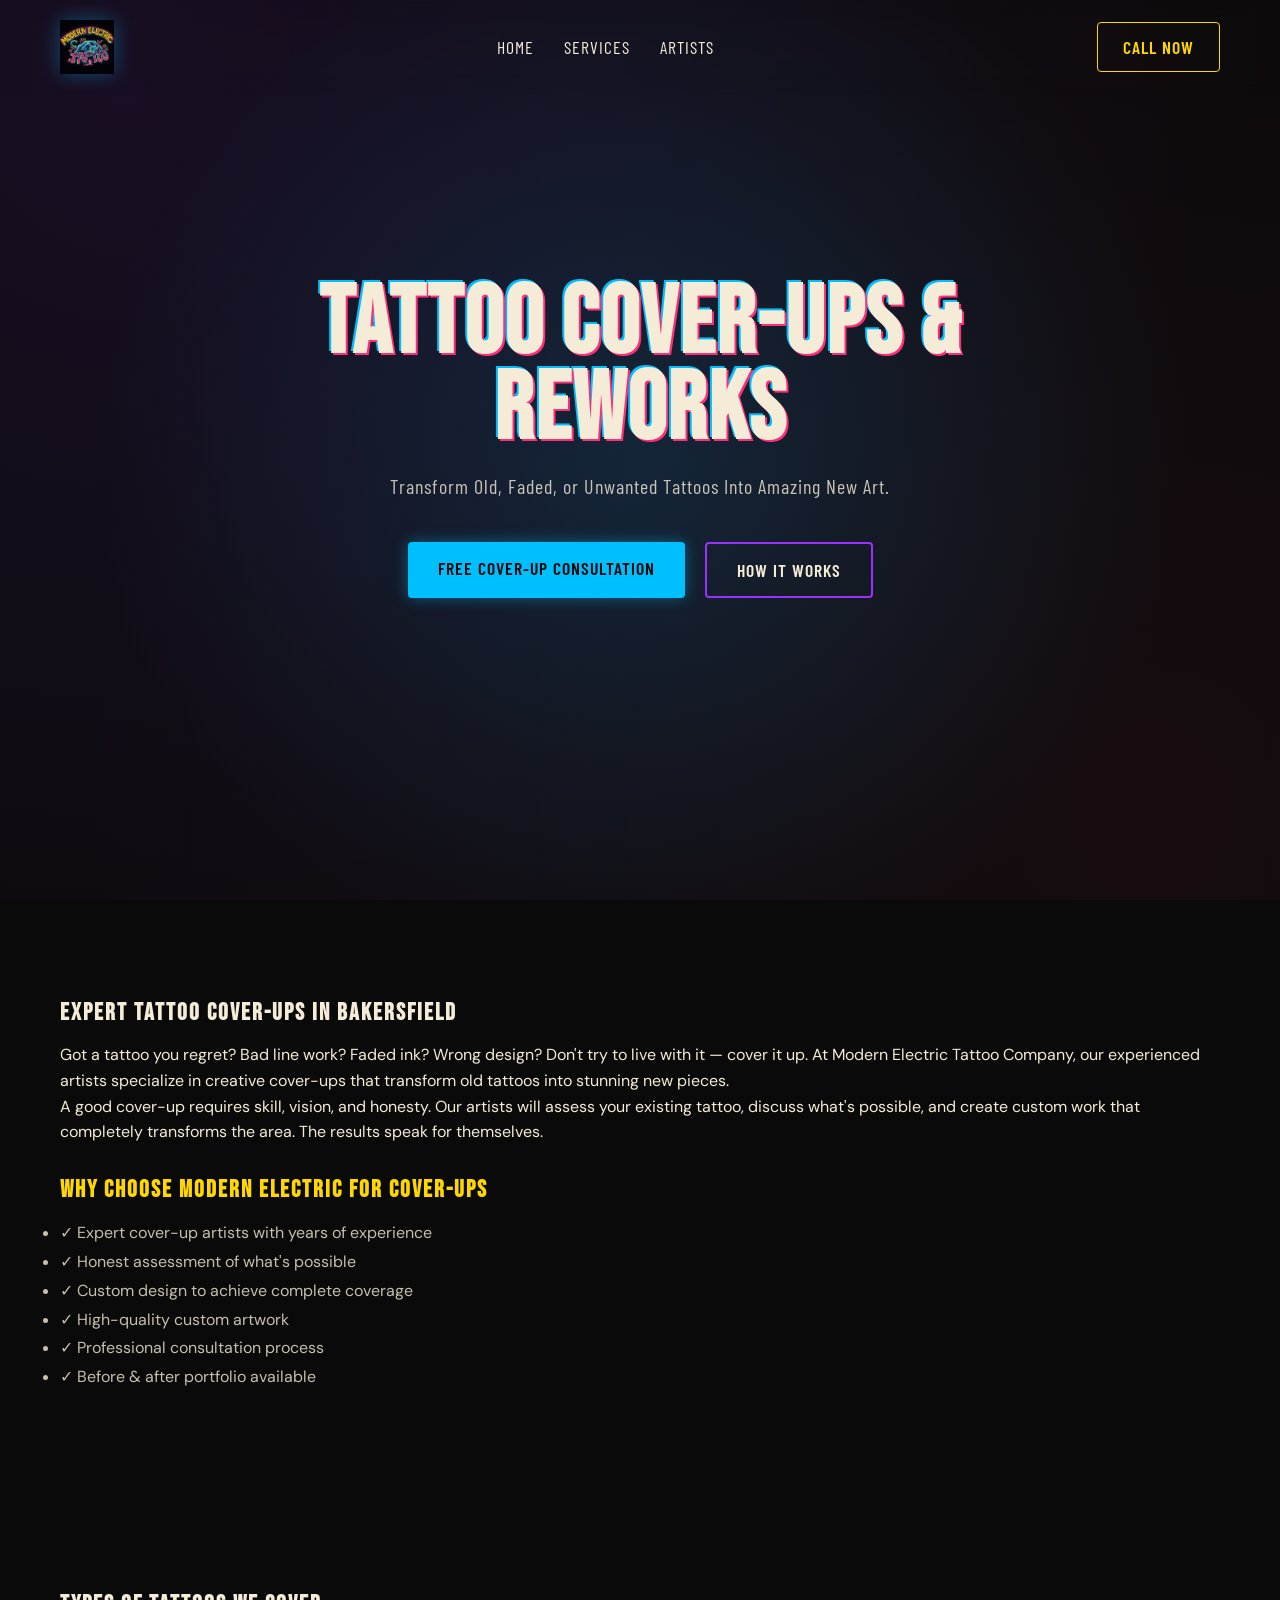
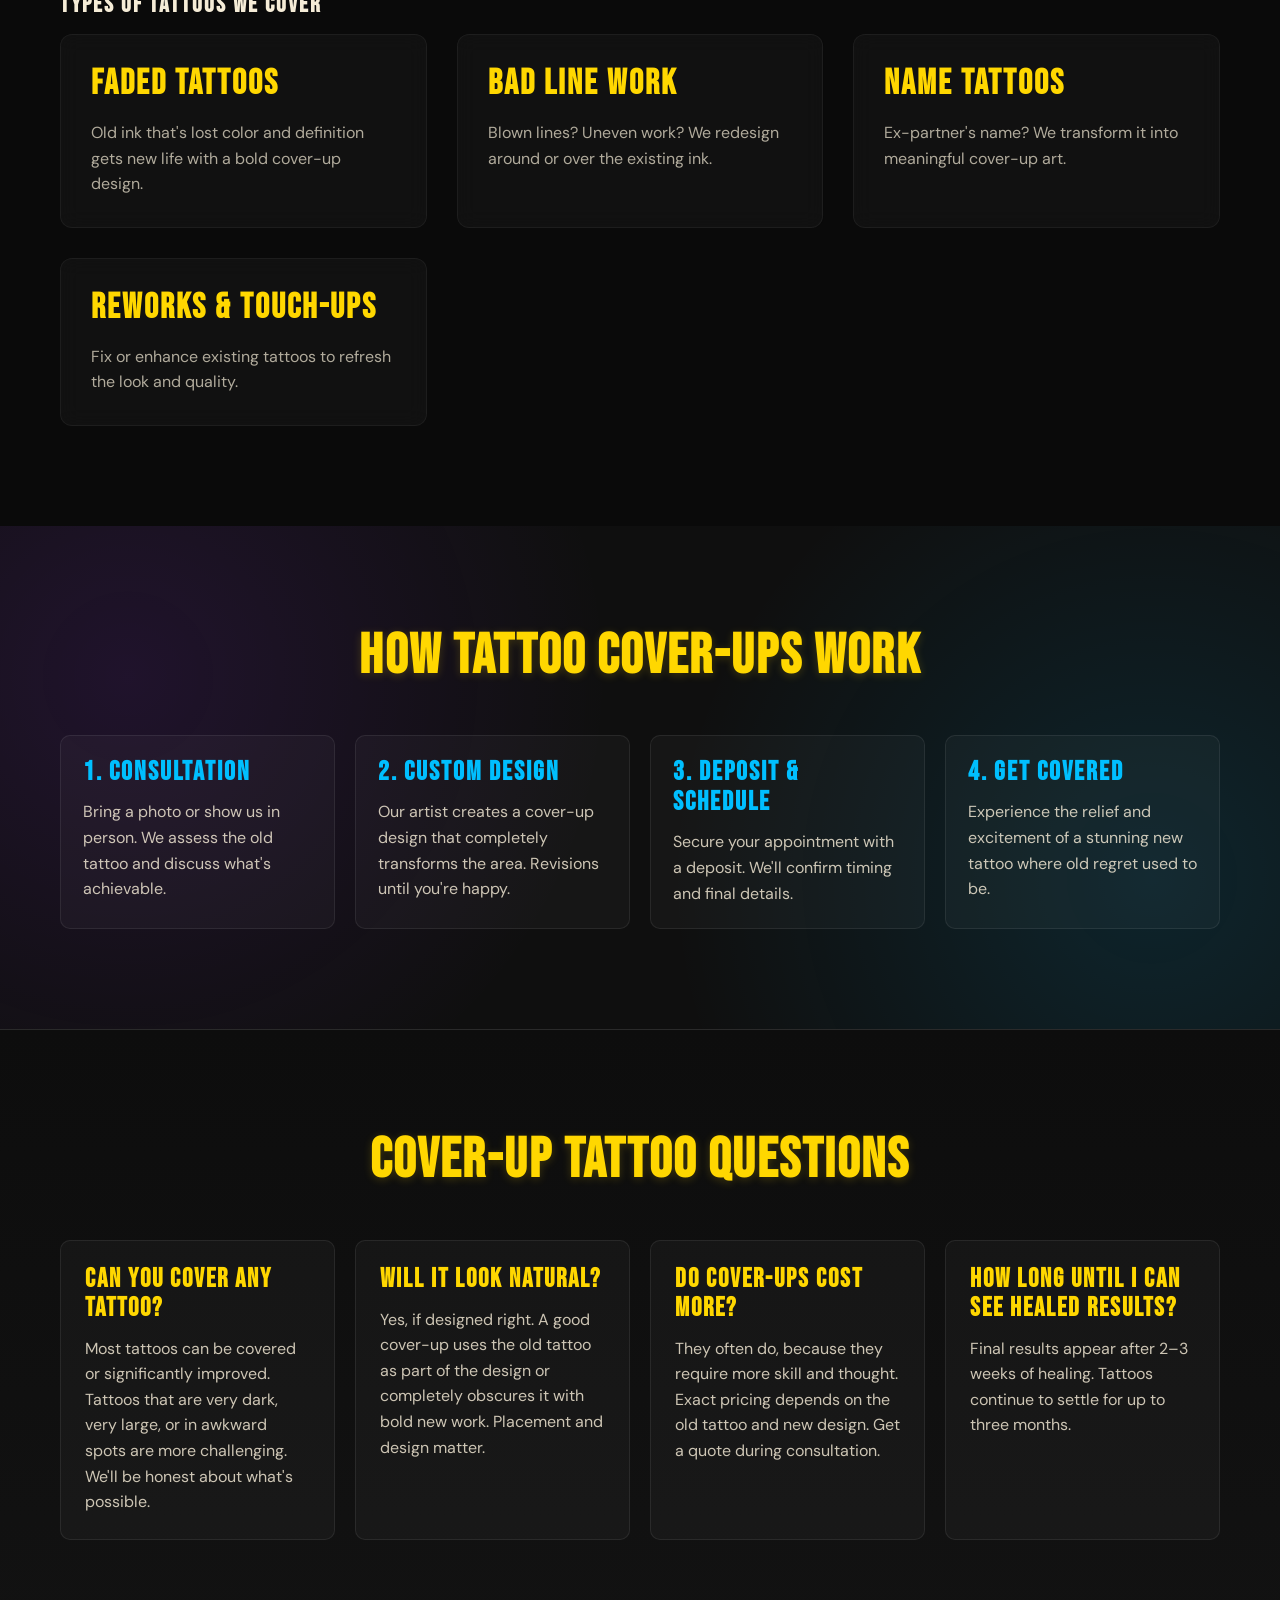
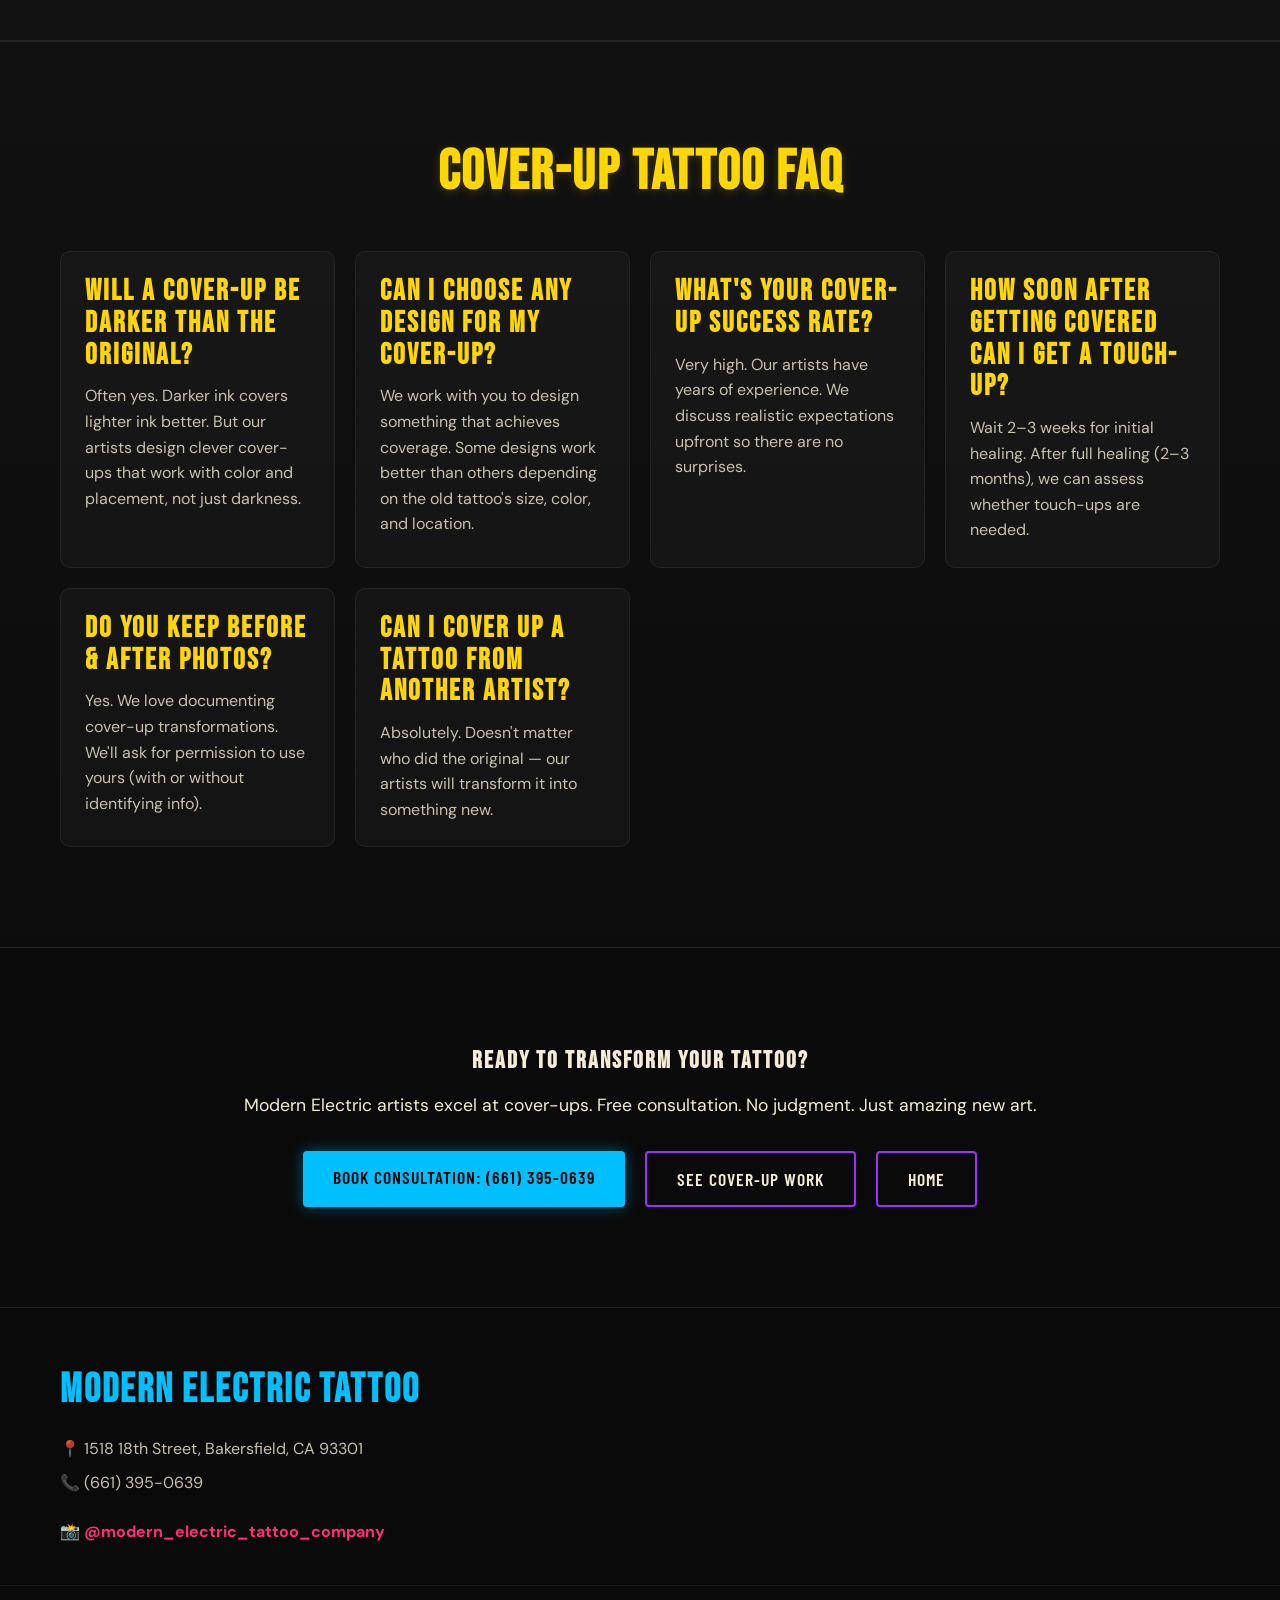
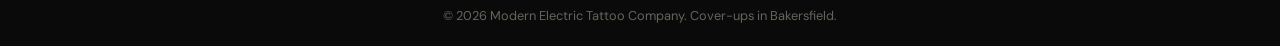
==== cover-ups-tattoo.html @ 560a45ca "Add comprehensive SEO/GEO/AEO upgrade: 8 location+service landing pages, schema markup, internal lin" ====
<!DOCTYPE html>
<html lang="en">
<head>
    <meta charset="UTF-8">
    <meta name="viewport" content="width=device-width, initial-scale=1.0">
    <title>Tattoo Cover-Ups & Reworks in Bakersfield | Modern Electric</title>
    <meta name="description" content="Expert tattoo cover-ups and reworks in Bakersfield. Transform old, faded, or unwanted tattoos into amazing new art. Free consultations. Modern Electric Tattoo.">
    <meta name="author" content="Modern Electric Tattoo Company">
    <meta name="theme-color" content="#0A0A0A">
    <meta name="format-detection" content="telephone=yes,address=yes,email=yes">
    <meta name="robots" content="index, follow, max-image-preview:large, max-snippet:-1, max-video-preview:-1">
    <link rel="canonical" href="https://www.modernelectrictattoo.com/cover-ups-tattoo.html">
    <meta property="og:type" content="website">
    <meta property="og:title" content="Tattoo Cover-Ups in Bakersfield | Modern Electric">
    <meta property="og:description" content="Professional tattoo cover-ups and reworks. Transform unwanted ink into art you'll love. Expert consultation.">
    <meta property="og:url" content="https://www.modernelectrictattoo.com/cover-ups-tattoo.html">
    <meta property="og:image" content="modernelectrictattoologo.jpg">
    <link rel="preconnect" href="https://fonts.googleapis.com">
    <link rel="preconnect" href="https://fonts.gstatic.com" crossorigin>
    <link href="https://fonts.googleapis.com/css2?family=Bebas+Neue&family=DM+Sans:opsz,wght@9..40,400;9..40,500;9..40,600&family=Barlow+Condensed:wght@600&display=swap" rel="stylesheet">
    <link rel="stylesheet" href="style.css">
    <script type="application/ld+json">
    {
        "@context": "https://schema.org",
        "@type": "Service",
        "name": "Tattoo Cover-Ups and Reworks",
        "description": "Expert cover-up and rework services to transform old, faded, or unwanted tattoos into new art.",
        "areaServed": "Bakersfield, CA",
        "provider": {
            "@type": "LocalBusiness",
            "name": "Modern Electric Tattoo Company",
            "url": "https://www.modernelectrictattoo.com/",
            "telephone": "+1-661-395-0639"
        }
    }
    </script>
</head>
<body>
    <header class="navbar">
        <div class="nav-content">
            <a href="/" class="nav-brand" aria-label="Modern Electric Tattoo Company home">
                <img src="modernelectrictattoologo.jpg" alt="Modern Electric Tattoo Company" class="nav-brand-logo" width="220" height="54">
            </a>
            <nav class="nav-links">
                <a href="/">Home</a>
                <a href="/#services">Services</a>
                <a href="/#artists">Artists</a>
            </nav>
            <a href="tel:6613950639" class="btn btn-outline">Call Now</a>
        </div>
    </header>

    <main>
        <section class="hero">
            <div class="hero-bg"></div>
            <div class="hero-content">
                <h1 class="hero-title">Tattoo Cover-Ups & Reworks</h1>
                <p class="hero-tagline">Transform Old, Faded, or Unwanted Tattoos Into Amazing New Art.</p>
                <div class="hero-actions">
                    <a href="tel:6613950639" class="btn btn-primary">Free Cover-Up Consultation</a>
                    <a href="#how-coverups" class="btn btn-secondary">How It Works</a>
                </div>
            </div>
        </section>

        <section class="content-section">
            <div class="container">
                <h2>Expert Tattoo Cover-Ups in Bakersfield</h2>
                <p>Got a tattoo you regret? Bad line work? Faded ink? Wrong design? Don't try to live with it — cover it up. At Modern Electric Tattoo Company, our experienced artists specialize in creative cover-ups that transform old tattoos into stunning new pieces.</p>
                <p>A good cover-up requires skill, vision, and honesty. Our artists will assess your existing tattoo, discuss what's possible, and create custom work that completely transforms the area. The results speak for themselves.</p>
                <h3 style="color: var(--vintage-gold); font-size: 1.5rem; margin-top: 2rem; margin-bottom: 1rem;">Why Choose Modern Electric for Cover-Ups</h3>
                <ul style="color: rgba(245, 236, 215, 0.8); font-size: 1rem; line-height: 1.8;">
                    <li>✓ Expert cover-up artists with years of experience</li>
                    <li>✓ Honest assessment of what's possible</li>
                    <li>✓ Custom design to achieve complete coverage</li>
                    <li>✓ High-quality custom artwork</li>
                    <li>✓ Professional consultation process</li>
                    <li>✓ Before & after portfolio available</li>
                </ul>
            </div>
        </section>

        <section class="content-section alt">
            <div class="container">
                <h2>Types of Tattoos We Cover</h2>
                <div class="services-grid">
                    <div class="service-card">
                        <h3>Faded Tattoos</h3>
                        <p>Old ink that's lost color and definition gets new life with a bold cover-up design.</p>
                    </div>
                    <div class="service-card">
                        <h3>Bad Line Work</h3>
                        <p>Blown lines? Uneven work? We redesign around or over the existing ink.</p>
                    </div>
                    <div class="service-card">
                        <h3>Name Tattoos</h3>
                        <p>Ex-partner's name? We transform it into meaningful cover-up art.</p>
                    </div>
                    <div class="service-card">
                        <h3>Reworks & Touch-Ups</h3>
                        <p>Fix or enhance existing tattoos to refresh the look and quality.</p>
                    </div>
                </div>
            </div>
        </section>

        <section id="how-coverups" class="booking">
            <div class="container">
                <h2 class="section-title">How Tattoo Cover-Ups Work</h2>
                <div class="booking-grid">
                    <article class="booking-card">
                        <h3>1. Consultation</h3>
                        <p>Bring a photo or show us in person. We assess the old tattoo and discuss what's achievable.</p>
                    </article>
                    <article class="booking-card">
                        <h3>2. Custom Design</h3>
                        <p>Our artist creates a cover-up design that completely transforms the area. Revisions until you're happy.</p>
                    </article>
                    <article class="booking-card">
                        <h3>3. Deposit & Schedule</h3>
                        <p>Secure your appointment with a deposit. We'll confirm timing and final details.</p>
                    </article>
                    <article class="booking-card">
                        <h3>4. Get Covered</h3>
                        <p>Experience the relief and excitement of a stunning new tattoo where old regret used to be.</p>
                    </article>
                </div>
            </div>
        </section>

        <section class="quick-answers">
            <div class="container">
                <h2 class="section-title">Cover-Up Tattoo Questions</h2>
                <div class="answers-grid">
                    <article class="answer-card">
                        <h3>Can you cover any tattoo?</h3>
                        <p>Most tattoos can be covered or significantly improved. Tattoos that are very dark, very large, or in awkward spots are more challenging. We'll be honest about what's possible.</p>
                    </article>
                    <article class="answer-card">
                        <h3>Will it look natural?</h3>
                        <p>Yes, if designed right. A good cover-up uses the old tattoo as part of the design or completely obscures it with bold new work. Placement and design matter.</p>
                    </article>
                    <article class="answer-card">
                        <h3>Do cover-ups cost more?</h3>
                        <p>They often do, because they require more skill and thought. Exact pricing depends on the old tattoo and new design. Get a quote during consultation.</p>
                    </article>
                    <article class="answer-card">
                        <h3>How long until I can see healed results?</h3>
                        <p>Final results appear after 2–3 weeks of healing. Tattoos continue to settle for up to three months.</p>
                    </article>
                </div>
            </div>
        </section>

        <section class="faq">
            <div class="container">
                <h2 class="section-title">Cover-Up Tattoo FAQ</h2>
                <div class="faq-grid">
                    <div class="faq-card">
                        <h3>Will a cover-up be darker than the original?</h3>
                        <p>Often yes. Darker ink covers lighter ink better. But our artists design clever cover-ups that work with color and placement, not just darkness.</p>
                    </div>
                    <div class="faq-card">
                        <h3>Can I choose any design for my cover-up?</h3>
                        <p>We work with you to design something that achieves coverage. Some designs work better than others depending on the old tattoo's size, color, and location.</p>
                    </div>
                    <div class="faq-card">
                        <h3>What's your cover-up success rate?</h3>
                        <p>Very high. Our artists have years of experience. We discuss realistic expectations upfront so there are no surprises.</p>
                    </div>
                    <div class="faq-card">
                        <h3>How soon after getting covered can I get a touch-up?</h3>
                        <p>Wait 2–3 weeks for initial healing. After full healing (2–3 months), we can assess whether touch-ups are needed.</p>
                    </div>
                    <div class="faq-card">
                        <h3>Do you keep before & after photos?</h3>
                        <p>Yes. We love documenting cover-up transformations. We'll ask for permission to use yours (with or without identifying info).</p>
                    </div>
                    <div class="faq-card">
                        <h3>Can I cover up a tattoo from another artist?</h3>
                        <p>Absolutely. Doesn't matter who did the original — our artists will transform it into something new.</p>
                    </div>
                </div>
            </div>
        </section>

        <section class="content-section">
            <div class="container" style="text-align: center;">
                <h2>Ready to Transform Your Tattoo?</h2>
                <p style="font-size: 1.1rem; margin-bottom: 2rem;">Modern Electric artists excel at cover-ups. Free consultation. No judgment. Just amazing new art.</p>
                <div class="hero-actions" style="justify-content: center;">
                    <a href="tel:6613950639" class="btn btn-primary">Book Consultation: (661) 395-0639</a>
                    <a href="https://instagram.com/modern_electric_tattoo_company" target="_blank" rel="noopener noreferrer" class="btn btn-secondary">See Cover-Up Work</a>
                    <a href="/" class="btn btn-secondary">Home</a>
                </div>
            </div>
        </section>
    </main>

    <footer>
        <div class="container footer-grid">
            <div class="footer-info">
                <h3>MODERN ELECTRIC TATTOO</h3>
                <p>📍 1518 18th Street, Bakersfield, CA 93301</p>
                <p>📞 (661) 395-0639</p>
                <a href="https://instagram.com/modern_electric_tattoo_company" target="_blank" class="instagram-link">📸 @modern_electric_tattoo_company</a>
            </div>
        </div>
        <div class="footer-bottom">
            <p>&copy; 2026 Modern Electric Tattoo Company. Cover-ups in Bakersfield.</p>
        </div>
    </footer>
</body>
</html>
---- style.css ----
:root {
    --electric-blue: #00BFFF;
    --neon-purple: #9B30FF;
    --shock-pink: #FF2D78;
    --vintage-gold: #FFD700;
    --deep-black: #0A0A0A;
    --tattoo-cream: #F5ECD7;
    --graphite: #2C2C2C;
    --glass-bg: rgba(44, 44, 44, 0.4);
    --glass-border: rgba(255, 255, 255, 0.1);
    
    --font-heading: 'Bebas Neue', sans-serif;
    --font-body: 'DM Sans', sans-serif;
    --font-sub: 'Barlow Condensed', sans-serif;
}

* {
    margin: 0;
    padding: 0;
    box-sizing: border-box;
}

body {
    background-color: var(--deep-black);
    color: var(--tattoo-cream);
    font-family: var(--font-body);
    font-size: 16px;
    line-height: 1.6;
    overflow-x: hidden;
}

h1, h2, h3, h4 {
    font-family: var(--font-heading);
    letter-spacing: 2px;
    margin-bottom: 1rem;
    line-height: 1.1;
}

a {
    text-decoration: none;
    color: inherit;
    transition: 0.3s ease;
}

.container {
    max-width: 1200px;
    margin: 0 auto;
    padding: 0 20px;
}

.text-center {
    text-align: center;
}

.mb-2 { margin-bottom: 1rem; }
.mt-4 { margin-top: 2rem; }
.large-text { font-size: 1.25rem; }

/* NAVBAR */
.navbar {
    position: fixed;
    top: 0;
    width: 100%;
    z-index: 100;
    padding: 20px 0;
    transition: all 0.3s ease;
    backdrop-filter: blur(10px);
    -webkit-backdrop-filter: blur(10px);
    background: transparent;
    border-bottom: 1px solid transparent;
}

.navbar.scrolled {
    background: rgba(10, 10, 10, 0.9);
    padding: 15px 0;
    border-bottom: 1px solid var(--glass-border);
    box-shadow: 0 4px 30px rgba(0, 0, 0, 0.5);
}

.nav-content {
    max-width: 1200px;
    margin: 0 auto;
    padding: 0 20px;
    display: flex;
    justify-content: space-between;
    align-items: center;
}

.nav-brand {
    display: inline-flex;
    align-items: center;
    margin: 0;
}

.nav-brand-logo {
    display: block;
    width: auto;
    height: 54px;
    max-width: 220px;
    object-fit: contain;
    animation: none;
    filter: drop-shadow(0 0 10px rgba(0, 191, 255, 0.35));
}

.nav-links {
    display: flex;
    gap: 30px;
}

.nav-links a {
    font-family: var(--font-sub);
    font-size: 1.1rem;
    text-transform: uppercase;
    letter-spacing: 1px;
    position: relative;
}

.nav-links a::after {
    content: '';
    position: absolute;
    bottom: -5px;
    left: 0;
    width: 0;
    height: 2px;
    background: var(--electric-blue);
    transition: width 0.3s ease;
    box-shadow: 0 0 10px var(--electric-blue);
}

.nav-links a:hover::after {
    width: 100%;
}

/* BUTTONS */
.btn {
    display: inline-block;
    padding: 12px 30px;
    font-family: var(--font-sub);
    font-size: 1.1rem;
    text-transform: uppercase;
    letter-spacing: 1px;
    font-weight: 600;
    border-radius: 4px;
    cursor: pointer;
    transition: all 0.3s cubic-bezier(0.25, 0.8, 0.25, 1);
    position: relative;
    overflow: hidden;
    z-index: 1;
}

.btn-primary {
    background: var(--electric-blue);
    color: var(--deep-black);
    border: none;
    box-shadow: 0 0 15px rgba(0, 191, 255, 0.4);
}

.btn-primary:hover {
    background: #00e5ff;
    box-shadow: 0 0 25px rgba(0, 191, 255, 0.8);
    transform: translateY(-2px);
}

.btn-secondary {
    background: transparent;
    color: var(--tattoo-cream);
    border: 2px solid var(--neon-purple);
}

.btn-secondary:hover {
    background: rgba(155, 48, 255, 0.1);
    box-shadow: 0 0 20px rgba(155, 48, 255, 0.5);
    border-color: #b560ff;
}

.btn-outline {
    background: transparent;
    color: var(--vintage-gold);
    border: 1px solid var(--vintage-gold);
    padding: 10px 25px;
}

.btn-outline:hover {
    background: rgba(255, 215, 0, 0.1);
    box-shadow: 0 0 15px rgba(255, 215, 0, 0.3);
}

.btn.small {
    padding: 8px 16px;
    font-size: 0.9rem;
}

/* HERO SECTION */
.hero {
    min-height: 100vh;
    display: flex;
    align-items: center;
    position: relative;
    padding-top: 80px;
    overflow: hidden;
}

.hero-bg {
    position: absolute;
    top: 0;
    left: 0;
    width: 100%;
    height: 100%;
    background: radial-gradient(circle at center, rgba(0, 191, 255, 0.15) 0%, var(--deep-black) 70%);
    z-index: 0;
}

.hero-bg::before {
    content: '';
    position: absolute;
    top: -50%;
    left: -50%;
    width: 200%;
    height: 200%;
    background: radial-gradient(circle at 30% 30%, rgba(155, 48, 255, 0.1) 0%, transparent 50%),
                radial-gradient(circle at 70% 70%, rgba(255, 45, 120, 0.05) 0%, transparent 50%);
    animation: pulseBg 15s infinite alternate ease-in-out;
}

@keyframes pulseBg {
    0% { transform: scale(1); }
    100% { transform: scale(1.1); }
}

.hero-content {
    position: relative;
    z-index: 1;
    max-width: 900px;
    margin: 0 auto;
    text-align: center;
    padding: 0 20px;
}

.hero-logo {
    max-width: 300px;
    margin-bottom: 2rem;
    filter: drop-shadow(0 0 20px rgba(0, 191, 255, 0.6));
    animation: float 6s ease-in-out infinite;
}

@keyframes float {
    0% { transform: translateY(0px); }
    50% { transform: translateY(-10px); }
    100% { transform: translateY(0px); }
}

.hero-title {
    font-size: clamp(3rem, 8vw, 6rem);
    color: var(--tattoo-cream);
    text-shadow: 2px 2px 0px var(--shock-pink), -2px -2px 0px var(--electric-blue);
    margin-bottom: 1rem;
    line-height: .9;
}

.hero-tagline {
    font-size: 1.25rem;
    margin-bottom: 2.5rem;
    color: rgba(245, 236, 215, 0.8);
    font-family: var(--font-sub);
    letter-spacing: 1px;
}

.hero-actions {
    display: flex;
    justify-content: center;
    gap: 20px;
}

.hero-meta {
    margin-top: 1.25rem;
    color: rgba(245, 236, 215, 0.9);
    font-family: var(--font-sub);
    letter-spacing: 0.5px;
}

.hero-meta a {
    color: var(--vintage-gold);
    font-weight: 600;
}

/* STATS */
.intro-stats {
    padding: 60px 0;
    background: linear-gradient(180deg, var(--deep-black) 0%, #151515 100%);
    border-top: 1px solid var(--glass-border);
    border-bottom: 1px solid var(--glass-border);
}

.stats-container {
    display: grid;
    grid-template-columns: repeat(auto-fit, minmax(200px, 1fr));
    gap: 30px;
    margin-bottom: 40px;
}

.stat-card {
    text-align: center;
    padding: 20px;
    background: var(--glass-bg);
    border: 1px solid var(--glass-border);
    border-radius: 8px;
    backdrop-filter: blur(5px);
    transition: transform 0.3s;
}

.stat-card:hover {
    transform: translateY(-5px);
    border-color: var(--electric-blue);
    box-shadow: 0 10px 20px rgba(0, 0, 0, 0.5);
}

.stat-card h3 {
    color: var(--electric-blue);
    font-size: 3rem;
    margin-bottom: 0px;
    text-shadow: 0 0 10px rgba(0, 191, 255, 0.3);
}

.intro-text {
    text-align: center;
    max-width: 800px;
    font-size: 1.1rem;
    color: rgba(245, 236, 215, 0.8);
}

/* SECTIONS */
section {
    padding: 100px 0;
}

.section-title {
    font-size: 3.5rem;
    color: var(--vintage-gold);
    text-align: center;
    margin-bottom: 3rem;
    text-shadow: 0 2px 10px rgba(255, 215, 0, 0.2);
}

/* ARTISTS GRID */
.artist-grid {
    display: grid;
    grid-template-columns: repeat(auto-fit, minmax(250px, 1fr));
    gap: 30px;
}

.artist-card {
    background: var(--graphite);
    border-radius: 12px;
    overflow: hidden;
    position: relative;
    transition: all 0.4s ease;
    border: 1px solid transparent;
}

.artist-card:hover {
    transform: translateY(-10px);
    border-color: var(--neon-purple);
    box-shadow: 0 15px 30px rgba(0, 0, 0, 0.6), 0 0 20px rgba(155, 48, 255, 0.2);
}

.artist-img-placeholder {
    height: 250px;
    background: linear-gradient(45deg, #1a1a1a, #2a2a2a);
    position: relative;
}

.artist-photo {
    width: 100%;
    height: 250px;
    object-fit: cover;
    display: block;
    border-bottom: 1px solid rgba(255, 255, 255, 0.08);
}

.artist-img-placeholder::after {
    content: '';
    position: absolute;
    top: 50%; left: 50%;
    transform: translate(-50%, -50%);
    width: 50px; height: 50px;
    background: url('data:image/svg+xml;utf8,<svg viewBox="0 0 24 24" fill="%239B30FF" xmlns="http://www.w3.org/2000/svg"><path d="M12 2C6.48 2 2 6.48 2 12s4.48 10 10 10 10-4.48 10-10S17.52 2 12 2zm0 18c-4.41 0-8-3.59-8-8s3.59-8 8-8 8 3.59 8 8-3.59 8-8 8zm-1-13h2v6h-2zm0 8h2v2h-2z"/></svg>') no-repeat center center;
    opacity: 0.2;
}

.artist-info {
    padding: 25px;
}

.artist-info h3 {
    font-size: 2.2rem;
    margin-bottom: 5px;
}

.artist-info .handle {
    color: var(--shock-pink);
    font-family: var(--font-sub);
    font-size: 1.1rem;
    margin-bottom: 15px;
}

.artist-info p {
    font-size: 0.95rem;
    color: rgba(245, 236, 215, 0.7);
    margin-bottom: 20px;
    min-height: 60px;
}

/* ABOUT */
.about {
    background: radial-gradient(circle at right, rgba(255, 45, 120, 0.05) 0%, transparent 50%),
                radial-gradient(circle at left, rgba(0, 191, 255, 0.05) 0%, transparent 50%);
    position: relative;
}

.about-text {
    max-width: 800px;
    margin: 0 auto;
    text-align: center;
}

.about p {
    margin-bottom: 1.5rem;
    font-size: 1.1rem;
    color: rgba(245, 236, 215, 0.9);
}

.hiring-banner {
    margin-top: 3rem;
    padding: 2px;
    background: linear-gradient(90deg, var(--electric-blue), var(--neon-purple), var(--shock-pink));
    border-radius: 8px;
    position: relative;
    animation: gradientShift 3s linear infinite;
    background-size: 200% 200%;
}

@keyframes gradientShift {
    0% { background-position: 0% 50%; }
    50% { background-position: 100% 50%; }
    100% { background-position: 0% 50%; }
}

.hiring-content {
    background: var(--deep-black);
    padding: 30px;
    border-radius: 6px;
}

.hiring-content h3 {
    color: var(--shock-pink);
    font-size: 2rem;
    text-shadow: 0 0 10px rgba(255, 45, 120, 0.3);
}

.hiring-content p {
    margin-bottom: 0;
}

/* SERVICES */
.services {
    background-color: #111;
}

.services-grid {
    display: grid;
    grid-template-columns: repeat(auto-fit, minmax(300px, 1fr));
    gap: 30px;
}

.service-card {
    background: rgba(255, 255, 255, 0.03);
    border: 1px solid rgba(255, 255, 255, 0.05);
    padding: 30px;
    border-radius: 12px;
    transition: all 0.3s ease;
    backdrop-filter: blur(10px);
}

.service-card:hover {
    background: rgba(255, 255, 255, 0.05);
    border-color: var(--vintage-gold);
    transform: scale(1.02);
}

.service-card h3 {
    color: var(--vintage-gold);
    font-size: 2.2rem;
}

.service-card p {
    color: rgba(245, 236, 215, 0.7);
}

/* QUICK ANSWERS */
.quick-answers {
    background: linear-gradient(180deg, #0d0d0d 0%, #121212 100%);
    border-top: 1px solid var(--glass-border);
    border-bottom: 1px solid var(--glass-border);
}

.answers-grid {
    display: grid;
    grid-template-columns: repeat(auto-fit, minmax(260px, 1fr));
    gap: 20px;
}

.answer-card {
    background: rgba(255, 255, 255, 0.03);
    border: 1px solid rgba(255, 255, 255, 0.08);
    border-radius: 10px;
    padding: 24px;
}

.answer-card h3 {
    color: var(--vintage-gold);
    font-size: 1.65rem;
    margin-bottom: 0.8rem;
}

.answer-card p {
    color: rgba(245, 236, 215, 0.82);
}

.answer-card a {
    color: var(--vintage-gold);
    font-weight: 600;
}

/* BOOKING */
.booking {
    background: radial-gradient(circle at 10% 30%, rgba(155, 48, 255, 0.12) 0%, transparent 40%),
                radial-gradient(circle at 90% 70%, rgba(0, 191, 255, 0.12) 0%, transparent 40%),
                #0f0f0f;
}

.booking-grid {
    display: grid;
    grid-template-columns: repeat(auto-fit, minmax(230px, 1fr));
    gap: 20px;
}

.booking-card {
    background: rgba(255, 255, 255, 0.03);
    border: 1px solid rgba(255, 255, 255, 0.08);
    border-radius: 10px;
    padding: 22px;
}

.booking-card h3 {
    color: var(--electric-blue);
    font-size: 1.7rem;
    margin-bottom: 0.7rem;
}

.booking-card p {
    color: rgba(245, 236, 215, 0.82);
}

/* LOCATIONS */
.locations {
    background: radial-gradient(circle at 20% 20%, rgba(0, 191, 255, 0.08) 0%, transparent 45%),
                radial-gradient(circle at 80% 80%, rgba(255, 45, 120, 0.08) 0%, transparent 45%),
                #0e0e0e;
    border-top: 1px solid var(--glass-border);
    border-bottom: 1px solid var(--glass-border);
}

.locations-intro {
    max-width: 900px;
    margin: 0 auto 32px;
    text-align: center;
    color: rgba(245, 236, 215, 0.85);
    font-size: 1.05rem;
}

.locations-grid {
    display: grid;
    grid-template-columns: repeat(auto-fit, minmax(240px, 1fr));
    gap: 20px;
}

.location-card {
    background: rgba(255, 255, 255, 0.03);
    border: 1px solid rgba(255, 255, 255, 0.08);
    border-radius: 10px;
    padding: 22px;
}

.location-card h3 {
    color: var(--vintage-gold);
    font-size: 1.7rem;
    margin-bottom: 0.65rem;
}

.location-card p {
    color: rgba(245, 236, 215, 0.8);
}

.location-actions {
    display: flex;
    justify-content: center;
    gap: 14px;
    flex-wrap: wrap;
}

/* FAQ */
.faq {
    background: linear-gradient(180deg, #111 0%, #0c0c0c 100%);
    border-top: 1px solid var(--glass-border);
    border-bottom: 1px solid var(--glass-border);
}

.faq-grid {
    display: grid;
    grid-template-columns: repeat(auto-fit, minmax(250px, 1fr));
    gap: 20px;
}

.faq-card {
    background: rgba(255, 255, 255, 0.03);
    border: 1px solid rgba(255, 255, 255, 0.06);
    border-radius: 10px;
    padding: 24px;
}

.faq-card h3 {
    color: var(--vintage-gold);
    font-size: 1.8rem;
    margin-bottom: 0.75rem;
}

.faq-card p {
    color: rgba(245, 236, 215, 0.8);
}

/* FOOTER */
footer {
    background: #0a0a0a;
    border-top: 1px solid var(--glass-border);
    padding: 60px 0 20px;
}

.footer-grid {
    display: grid;
    grid-template-columns: 1fr 1fr;
    gap: 40px;
    margin-bottom: 40px;
}

@media (max-width: 768px) {
    .nav-content {
        flex-wrap: wrap;
        row-gap: 10px;
    }

    .btn-outline {
        margin-left: auto;
    }

    .footer-grid {
        grid-template-columns: 1fr;
    }

    .hero-title {
        font-size: 4rem;
    }

    .hero-actions {
        flex-direction: column;
    }

    .location-actions {
        flex-direction: column;
    }

    .nav-links {
        display: flex;
        width: 100%;
        justify-content: center;
        gap: 18px;
        padding-top: 8px;
        border-top: 1px solid rgba(255, 255, 255, 0.08);
    }

    .nav-links a {
        font-size: 0.95rem;
    }

    .nav-brand-logo {
        height: 44px;
        max-width: 180px;
    }

    .container {
        padding: 0 16px;
    }

    .section-title {
        font-size: 2.4rem;
    }

    .hero-meta {
        font-size: 0.95rem;
    }

    .mobile-cta-bar {
        display: grid;
    }
}

.footer-info h3 {
    color: var(--electric-blue);
    font-size: 2.5rem;
    margin-bottom: 1.5rem;
}

.footer-info p {
    margin-bottom: 0.5rem;
    color: rgba(245, 236, 215, 0.8);
}

.instagram-link {
    display: inline-block;
    margin-top: 1rem;
    color: var(--shock-pink);
    font-weight: bold;
}

.instagram-link:hover {
    color: #ff5e95;
    text-shadow: 0 0 10px rgba(255, 45, 120, 0.5);
}

.map-placeholder {
    width: 100%;
    height: 250px;
    background: #1a1a1a;
    border-radius: 8px;
    display: flex;
    align-items: center;
    justify-content: center;
    border: 1px solid var(--glass-border);
    font-family: var(--font-sub);
    color: rgba(245, 236, 215, 0.5);
    font-size: 1.2rem;
    letter-spacing: 2px;
}

.map-embed {
    width: 100%;
    height: 250px;
    border: 1px solid var(--glass-border);
    border-radius: 8px;
}

.footer-bottom {
    text-align: center;
    padding-top: 20px;
    border-top: 1px solid rgba(255, 255, 255, 0.05);
    color: rgba(245, 236, 215, 0.4);
    font-size: 0.8rem;
}

/* Mobile quick actions */
.mobile-cta-bar {
    position: fixed;
    left: 0;
    right: 0;
    bottom: 0;
    z-index: 150;
    display: none;
    grid-template-columns: repeat(3, 1fr);
    border-top: 1px solid rgba(255, 255, 255, 0.12);
    background: rgba(10, 10, 10, 0.95);
    backdrop-filter: blur(8px);
    -webkit-backdrop-filter: blur(8px);
}

.mobile-cta {
    text-align: center;
    padding: 12px 8px;
    font-family: var(--font-sub);
    text-transform: uppercase;
    letter-spacing: 1px;
    color: var(--tattoo-cream);
    border-right: 1px solid rgba(255, 255, 255, 0.08);
}

.mobile-cta:last-child {
    border-right: none;
}

@media (max-width: 768px) {
    body {
        padding-bottom: 58px;
    }
}
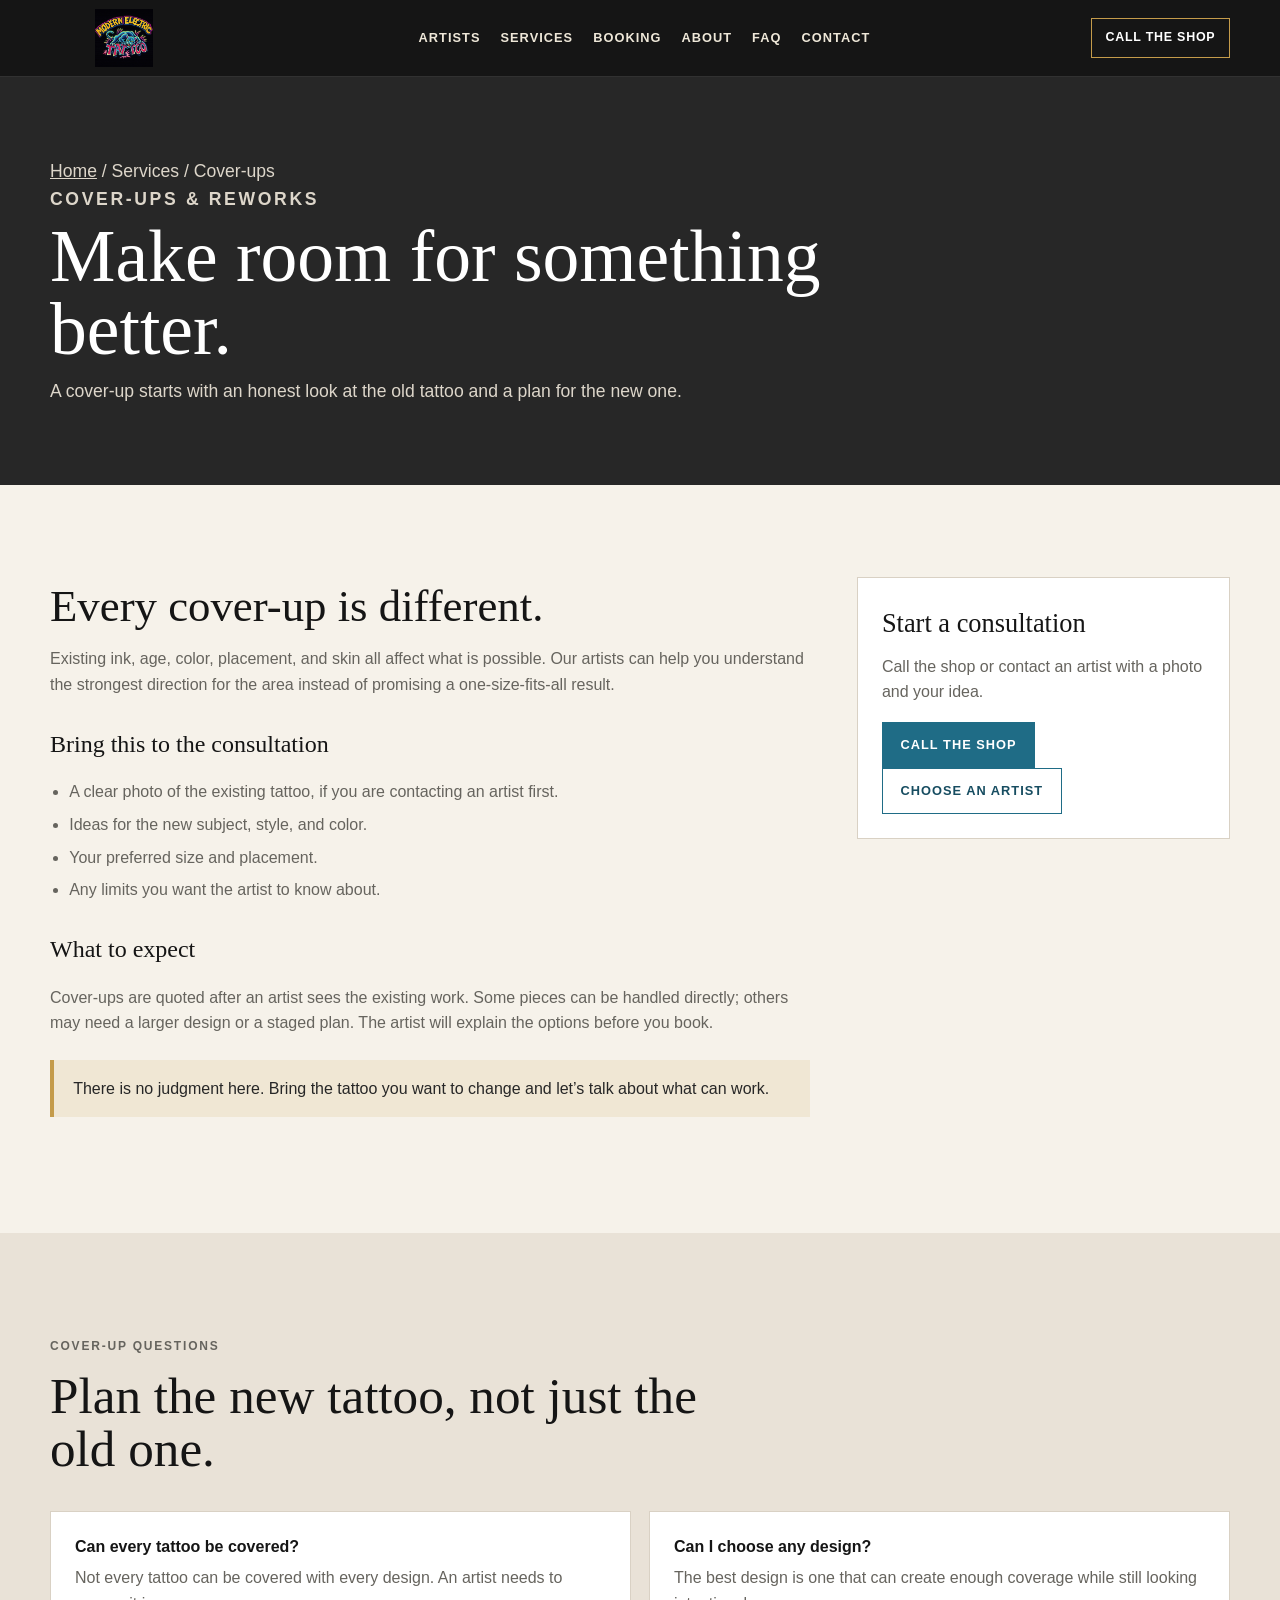
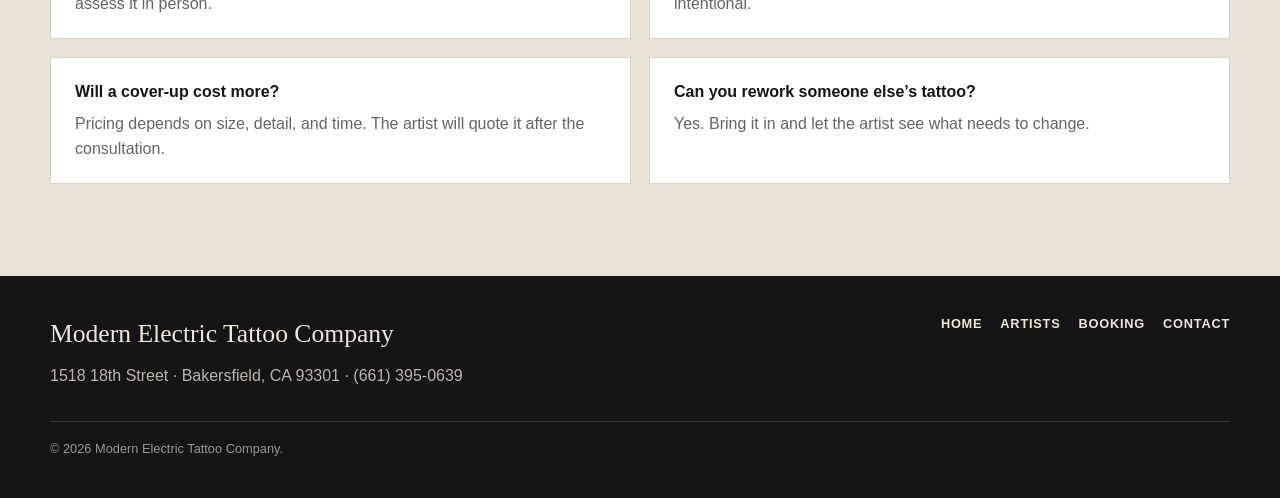
==== commit 47149977: "Simplify website for tattoo services only Co-authored-by: arena-agent <297053741+arena-agent@users.n" ====
--- a/cover-ups-tattoo.html
+++ b/cover-ups-tattoo.html
@@ -1,214 +1,27 @@
-<!DOCTYPE html>
+<!doctype html>
 <html lang="en">
 <head>
-    <meta charset="UTF-8">
-    <meta name="viewport" content="width=device-width, initial-scale=1.0">
-    <title>Tattoo Cover-Ups & Reworks in Bakersfield | Modern Electric</title>
-    <meta name="description" content="Expert tattoo cover-ups and reworks in Bakersfield. Transform old, faded, or unwanted tattoos into amazing new art. Free consultations. Modern Electric Tattoo.">
-    <meta name="author" content="Modern Electric Tattoo Company">
-    <meta name="theme-color" content="#0A0A0A">
-    <meta name="format-detection" content="telephone=yes,address=yes,email=yes">
-    <meta name="robots" content="index, follow, max-image-preview:large, max-snippet:-1, max-video-preview:-1">
+    <meta charset="utf-8">
+    <meta name="viewport" content="width=device-width, initial-scale=1">
+    <title>Tattoo Cover-Ups in Bakersfield | Modern Electric</title>
+    <meta name="description" content="Explore tattoo cover-ups and reworks in Bakersfield with Modern Electric Tattoo Company. Start with an in-person assessment at 1518 18th Street.">
+    <meta name="robots" content="index, follow, max-image-preview:large">
     <link rel="canonical" href="https://www.modernelectrictattoo.com/cover-ups-tattoo.html">
+    <meta property="og:title" content="Tattoo Cover-Ups in Bakersfield | Modern Electric">
+    <meta property="og:description" content="Start a cover-up or rework consultation with Modern Electric Tattoo Company in Downtown Bakersfield.">
     <meta property="og:type" content="website">
-    <meta property="og:title" content="Tattoo Cover-Ups in Bakersfield | Modern Electric">
-    <meta property="og:description" content="Professional tattoo cover-ups and reworks. Transform unwanted ink into art you'll love. Expert consultation.">
     <meta property="og:url" content="https://www.modernelectrictattoo.com/cover-ups-tattoo.html">
-    <meta property="og:image" content="modernelectrictattoologo.jpg">
-    <link rel="preconnect" href="https://fonts.googleapis.com">
-    <link rel="preconnect" href="https://fonts.gstatic.com" crossorigin>
-    <link href="https://fonts.googleapis.com/css2?family=Bebas+Neue&family=DM+Sans:opsz,wght@9..40,400;9..40,500;9..40,600&family=Barlow+Condensed:wght@600&display=swap" rel="stylesheet">
+    <meta property="og:image" content="https://www.modernelectrictattoo.com/modernelectrictattoologo.jpg">
     <link rel="stylesheet" href="style.css">
-    <script type="application/ld+json">
-    {
-        "@context": "https://schema.org",
-        "@type": "Service",
-        "name": "Tattoo Cover-Ups and Reworks",
-        "description": "Expert cover-up and rework services to transform old, faded, or unwanted tattoos into new art.",
-        "areaServed": "Bakersfield, CA",
-        "provider": {
-            "@type": "LocalBusiness",
-            "name": "Modern Electric Tattoo Company",
-            "url": "https://www.modernelectrictattoo.com/",
-            "telephone": "+1-661-395-0639"
-        }
-    }
-    </script>
 </head>
 <body>
-    <header class="navbar">
-        <div class="nav-content">
-            <a href="/" class="nav-brand" aria-label="Modern Electric Tattoo Company home">
-                <img src="modernelectrictattoologo.jpg" alt="Modern Electric Tattoo Company" class="nav-brand-logo" width="220" height="54">
-            </a>
-            <nav class="nav-links">
-                <a href="/">Home</a>
-                <a href="/#services">Services</a>
-                <a href="/#artists">Artists</a>
-            </nav>
-            <a href="tel:6613950639" class="btn btn-outline">Call Now</a>
-        </div>
-    </header>
-
-    <main>
-        <section class="hero">
-            <div class="hero-bg"></div>
-            <div class="hero-content">
-                <h1 class="hero-title">Tattoo Cover-Ups & Reworks</h1>
-                <p class="hero-tagline">Transform Old, Faded, or Unwanted Tattoos Into Amazing New Art.</p>
-                <div class="hero-actions">
-                    <a href="tel:6613950639" class="btn btn-primary">Free Cover-Up Consultation</a>
-                    <a href="#how-coverups" class="btn btn-secondary">How It Works</a>
-                </div>
-            </div>
-        </section>
-
-        <section class="content-section">
-            <div class="container">
-                <h2>Expert Tattoo Cover-Ups in Bakersfield</h2>
-                <p>Got a tattoo you regret? Bad line work? Faded ink? Wrong design? Don't try to live with it — cover it up. At Modern Electric Tattoo Company, our experienced artists specialize in creative cover-ups that transform old tattoos into stunning new pieces.</p>
-                <p>A good cover-up requires skill, vision, and honesty. Our artists will assess your existing tattoo, discuss what's possible, and create custom work that completely transforms the area. The results speak for themselves.</p>
-                <h3 style="color: var(--vintage-gold); font-size: 1.5rem; margin-top: 2rem; margin-bottom: 1rem;">Why Choose Modern Electric for Cover-Ups</h3>
-                <ul style="color: rgba(245, 236, 215, 0.8); font-size: 1rem; line-height: 1.8;">
-                    <li>✓ Expert cover-up artists with years of experience</li>
-                    <li>✓ Honest assessment of what's possible</li>
-                    <li>✓ Custom design to achieve complete coverage</li>
-                    <li>✓ High-quality custom artwork</li>
-                    <li>✓ Professional consultation process</li>
-                    <li>✓ Before & after portfolio available</li>
-                </ul>
-            </div>
-        </section>
-
-        <section class="content-section alt">
-            <div class="container">
-                <h2>Types of Tattoos We Cover</h2>
-                <div class="services-grid">
-                    <div class="service-card">
-                        <h3>Faded Tattoos</h3>
-                        <p>Old ink that's lost color and definition gets new life with a bold cover-up design.</p>
-                    </div>
-                    <div class="service-card">
-                        <h3>Bad Line Work</h3>
-                        <p>Blown lines? Uneven work? We redesign around or over the existing ink.</p>
-                    </div>
-                    <div class="service-card">
-                        <h3>Name Tattoos</h3>
-                        <p>Ex-partner's name? We transform it into meaningful cover-up art.</p>
-                    </div>
-                    <div class="service-card">
-                        <h3>Reworks & Touch-Ups</h3>
-                        <p>Fix or enhance existing tattoos to refresh the look and quality.</p>
-                    </div>
-                </div>
-            </div>
-        </section>
-
-        <section id="how-coverups" class="booking">
-            <div class="container">
-                <h2 class="section-title">How Tattoo Cover-Ups Work</h2>
-                <div class="booking-grid">
-                    <article class="booking-card">
-                        <h3>1. Consultation</h3>
-                        <p>Bring a photo or show us in person. We assess the old tattoo and discuss what's achievable.</p>
-                    </article>
-                    <article class="booking-card">
-                        <h3>2. Custom Design</h3>
-                        <p>Our artist creates a cover-up design that completely transforms the area. Revisions until you're happy.</p>
-                    </article>
-                    <article class="booking-card">
-                        <h3>3. Deposit & Schedule</h3>
-                        <p>Secure your appointment with a deposit. We'll confirm timing and final details.</p>
-                    </article>
-                    <article class="booking-card">
-                        <h3>4. Get Covered</h3>
-                        <p>Experience the relief and excitement of a stunning new tattoo where old regret used to be.</p>
-                    </article>
-                </div>
-            </div>
-        </section>
-
-        <section class="quick-answers">
-            <div class="container">
-                <h2 class="section-title">Cover-Up Tattoo Questions</h2>
-                <div class="answers-grid">
-                    <article class="answer-card">
-                        <h3>Can you cover any tattoo?</h3>
-                        <p>Most tattoos can be covered or significantly improved. Tattoos that are very dark, very large, or in awkward spots are more challenging. We'll be honest about what's possible.</p>
-                    </article>
-                    <article class="answer-card">
-                        <h3>Will it look natural?</h3>
-                        <p>Yes, if designed right. A good cover-up uses the old tattoo as part of the design or completely obscures it with bold new work. Placement and design matter.</p>
-                    </article>
-                    <article class="answer-card">
-                        <h3>Do cover-ups cost more?</h3>
-                        <p>They often do, because they require more skill and thought. Exact pricing depends on the old tattoo and new design. Get a quote during consultation.</p>
-                    </article>
-                    <article class="answer-card">
-                        <h3>How long until I can see healed results?</h3>
-                        <p>Final results appear after 2–3 weeks of healing. Tattoos continue to settle for up to three months.</p>
-                    </article>
-                </div>
-            </div>
-        </section>
-
-        <section class="faq">
-            <div class="container">
-                <h2 class="section-title">Cover-Up Tattoo FAQ</h2>
-                <div class="faq-grid">
-                    <div class="faq-card">
-                        <h3>Will a cover-up be darker than the original?</h3>
-                        <p>Often yes. Darker ink covers lighter ink better. But our artists design clever cover-ups that work with color and placement, not just darkness.</p>
-                    </div>
-                    <div class="faq-card">
-                        <h3>Can I choose any design for my cover-up?</h3>
-                        <p>We work with you to design something that achieves coverage. Some designs work better than others depending on the old tattoo's size, color, and location.</p>
-                    </div>
-                    <div class="faq-card">
-                        <h3>What's your cover-up success rate?</h3>
-                        <p>Very high. Our artists have years of experience. We discuss realistic expectations upfront so there are no surprises.</p>
-                    </div>
-                    <div class="faq-card">
-                        <h3>How soon after getting covered can I get a touch-up?</h3>
-                        <p>Wait 2–3 weeks for initial healing. After full healing (2–3 months), we can assess whether touch-ups are needed.</p>
-                    </div>
-                    <div class="faq-card">
-                        <h3>Do you keep before & after photos?</h3>
-                        <p>Yes. We love documenting cover-up transformations. We'll ask for permission to use yours (with or without identifying info).</p>
-                    </div>
-                    <div class="faq-card">
-                        <h3>Can I cover up a tattoo from another artist?</h3>
-                        <p>Absolutely. Doesn't matter who did the original — our artists will transform it into something new.</p>
-                    </div>
-                </div>
-            </div>
-        </section>
-
-        <section class="content-section">
-            <div class="container" style="text-align: center;">
-                <h2>Ready to Transform Your Tattoo?</h2>
-                <p style="font-size: 1.1rem; margin-bottom: 2rem;">Modern Electric artists excel at cover-ups. Free consultation. No judgment. Just amazing new art.</p>
-                <div class="hero-actions" style="justify-content: center;">
-                    <a href="tel:6613950639" class="btn btn-primary">Book Consultation: (661) 395-0639</a>
-                    <a href="https://instagram.com/modern_electric_tattoo_company" target="_blank" rel="noopener noreferrer" class="btn btn-secondary">See Cover-Up Work</a>
-                    <a href="/" class="btn btn-secondary">Home</a>
-                </div>
-            </div>
-        </section>
-    </main>
-
-    <footer>
-        <div class="container footer-grid">
-            <div class="footer-info">
-                <h3>MODERN ELECTRIC TATTOO</h3>
-                <p>📍 1518 18th Street, Bakersfield, CA 93301</p>
-                <p>📞 (661) 395-0639</p>
-                <a href="https://instagram.com/modern_electric_tattoo_company" target="_blank" class="instagram-link">📸 @modern_electric_tattoo_company</a>
-            </div>
-        </div>
-        <div class="footer-bottom">
-            <p>&copy; 2026 Modern Electric Tattoo Company. Cover-ups in Bakersfield.</p>
-        </div>
-    </footer>
+<a class="skip-link" href="#main">Skip to content</a>
+<header class="site-header"><div class="nav-shell"><a class="brand" href="/" aria-label="Modern Electric Tattoo Company home"><img class="brand-logo" src="modernelectrictattoologo.jpg" alt="Modern Electric Tattoo Company logo" width="148" height="58"></a><nav class="site-nav" aria-label="Main navigation"><a href="/#artists">Artists</a><a href="/#services">Services</a><a href="/#booking">Booking</a><a href="/#about">About</a><a href="/#faq">FAQ</a><a href="/#contact">Contact</a></nav><a class="header-call" href="tel:6613950639">Call the Shop</a></div></header>
+<main id="main">
+    <section class="subpage-hero"><div class="container"><p class="breadcrumb"><a href="/">Home</a> / Services / Cover-ups</p><p class="eyebrow">Cover-ups & reworks</p><h1>Make room for something better.</h1><p>A cover-up starts with an honest look at the old tattoo and a plan for the new one.</p></div></section>
+    <section class="section"><div class="container subpage-layout"><article class="content"><h2>Every cover-up is different.</h2><p>Existing ink, age, color, placement, and skin all affect what is possible. Our artists can help you understand the strongest direction for the area instead of promising a one-size-fits-all result.</p><h3>Bring this to the consultation</h3><ul><li>A clear photo of the existing tattoo, if you are contacting an artist first.</li><li>Ideas for the new subject, style, and color.</li><li>Your preferred size and placement.</li><li>Any limits you want the artist to know about.</li></ul><h3>What to expect</h3><p>Cover-ups are quoted after an artist sees the existing work. Some pieces can be handled directly; others may need a larger design or a staged plan. The artist will explain the options before you book.</p><div class="notice">There is no judgment here. Bring the tattoo you want to change and let’s talk about what can work.</div></article><aside class="side-card"><h2>Start a consultation</h2><p>Call the shop or contact an artist with a photo and your idea.</p><a class="button" href="tel:6613950639">Call the shop</a><a class="button outline" href="/#artists">Choose an artist</a></aside></div></section>
+    <section class="section alt"><div class="container"><div class="section-heading"><p class="section-kicker">Cover-up questions</p><h2>Plan the new tattoo, not just the old one.</h2></div><div class="faq-grid"><article class="faq-item"><h3>Can every tattoo be covered?</h3><p>Not every tattoo can be covered with every design. An artist needs to assess it in person.</p></article><article class="faq-item"><h3>Can I choose any design?</h3><p>The best design is one that can create enough coverage while still looking intentional.</p></article><article class="faq-item"><h3>Will a cover-up cost more?</h3><p>Pricing depends on size, detail, and time. The artist will quote it after the consultation.</p></article><article class="faq-item"><h3>Can you rework someone else’s tattoo?</h3><p>Yes. Bring it in and let the artist see what needs to change.</p></article></div></div></section>
+</main>
+<footer class="site-footer"><div class="container footer-grid"><div><h2>Modern Electric Tattoo Company</h2><p>1518 18th Street · Bakersfield, CA 93301 · (661) 395-0639</p></div><nav class="footer-links" aria-label="Footer navigation"><a href="/">Home</a><a href="/#artists">Artists</a><a href="/#booking">Booking</a><a href="/#contact">Contact</a></nav></div><div class="container footer-bottom">© 2026 Modern Electric Tattoo Company.</div></footer>
 </body>
 </html>
--- a/style.css
+++ b/style.css
@@ -1,802 +1,370 @@
 :root {
-    --electric-blue: #00BFFF;
-    --neon-purple: #9B30FF;
-    --shock-pink: #FF2D78;
-    --vintage-gold: #FFD700;
-    --deep-black: #0A0A0A;
-    --tattoo-cream: #F5ECD7;
-    --graphite: #2C2C2C;
-    --glass-bg: rgba(44, 44, 44, 0.4);
-    --glass-border: rgba(255, 255, 255, 0.1);
-    
-    --font-heading: 'Bebas Neue', sans-serif;
-    --font-body: 'DM Sans', sans-serif;
-    --font-sub: 'Barlow Condensed', sans-serif;
-}
-
-* {
+    --ink: #151515;
+    --ink-soft: #272727;
+    --paper: #f6f2ea;
+    --white: #ffffff;
+    --cream: #eee7d8;
+    --blue: #1f6c86;
+    --blue-dark: #174d61;
+    --red: #a44335;
+    --gold: #c49b4a;
+    --muted: #66645e;
+    --line: #d9d1c4;
+    --heading: Georgia, "Times New Roman", serif;
+    --body: Arial, Helvetica, sans-serif;
+    --max: 1180px;
+}
+
+* { box-sizing: border-box; }
+html { scroll-behavior: smooth; }
+body {
     margin: 0;
-    padding: 0;
-    box-sizing: border-box;
-}
-
-body {
-    background-color: var(--deep-black);
-    color: var(--tattoo-cream);
-    font-family: var(--font-body);
+    background: var(--paper);
+    color: var(--ink);
+    font-family: var(--body);
     font-size: 16px;
     line-height: 1.6;
-    overflow-x: hidden;
-}
-
-h1, h2, h3, h4 {
-    font-family: var(--font-heading);
-    letter-spacing: 2px;
-    margin-bottom: 1rem;
-    line-height: 1.1;
-}
-
-a {
-    text-decoration: none;
-    color: inherit;
-    transition: 0.3s ease;
-}
+}
+img { max-width: 100%; height: auto; }
+a { color: inherit; text-decoration: none; }
+a:hover { color: var(--blue); }
+button, a { -webkit-tap-highlight-color: transparent; }
 
 .container {
-    max-width: 1200px;
-    margin: 0 auto;
-    padding: 0 20px;
-}
-
-.text-center {
-    text-align: center;
-}
-
-.mb-2 { margin-bottom: 1rem; }
-.mt-4 { margin-top: 2rem; }
-.large-text { font-size: 1.25rem; }
-
-/* NAVBAR */
-.navbar {
-    position: fixed;
+    width: min(var(--max), calc(100% - 40px));
+    margin-inline: auto;
+}
+
+.skip-link {
+    position: absolute;
+    left: 1rem;
+    top: -4rem;
+    background: var(--white);
+    color: var(--ink);
+    padding: .65rem 1rem;
+    z-index: 1000;
+}
+.skip-link:focus { top: 1rem; }
+
+.site-header {
+    position: sticky;
     top: 0;
-    width: 100%;
     z-index: 100;
-    padding: 20px 0;
-    transition: all 0.3s ease;
-    backdrop-filter: blur(10px);
-    -webkit-backdrop-filter: blur(10px);
-    background: transparent;
-    border-bottom: 1px solid transparent;
-}
-
-.navbar.scrolled {
-    background: rgba(10, 10, 10, 0.9);
-    padding: 15px 0;
-    border-bottom: 1px solid var(--glass-border);
-    box-shadow: 0 4px 30px rgba(0, 0, 0, 0.5);
-}
-
-.nav-content {
-    max-width: 1200px;
-    margin: 0 auto;
-    padding: 0 20px;
+    background: var(--ink);
+    color: var(--cream);
+    border-bottom: 1px solid rgba(255,255,255,.12);
+}
+.nav-shell {
+    width: min(var(--max), calc(100% - 40px));
+    min-height: 76px;
+    margin-inline: auto;
     display: flex;
-    justify-content: space-between;
-    align-items: center;
-}
-
-.nav-brand {
+    align-items: center;
+    gap: 28px;
+    flex-wrap: wrap;
+}
+.brand {
     display: inline-flex;
     align-items: center;
-    margin: 0;
-}
-
-.nav-brand-logo {
+    flex: 0 0 auto;
+}
+.brand-logo {
     display: block;
-    width: auto;
-    height: 54px;
-    max-width: 220px;
+    width: 148px;
+    height: 58px;
     object-fit: contain;
-    animation: none;
-    filter: drop-shadow(0 0 10px rgba(0, 191, 255, 0.35));
-}
-
-.nav-links {
+}
+.site-nav {
     display: flex;
-    gap: 30px;
-}
-
-.nav-links a {
-    font-family: var(--font-sub);
-    font-size: 1.1rem;
-    text-transform: uppercase;
-    letter-spacing: 1px;
-    position: relative;
-}
-
-.nav-links a::after {
-    content: '';
-    position: absolute;
-    bottom: -5px;
-    left: 0;
-    width: 0;
-    height: 2px;
-    background: var(--electric-blue);
-    transition: width 0.3s ease;
-    box-shadow: 0 0 10px var(--electric-blue);
-}
-
-.nav-links a:hover::after {
-    width: 100%;
-}
-
-/* BUTTONS */
-.btn {
-    display: inline-block;
-    padding: 12px 30px;
-    font-family: var(--font-sub);
-    font-size: 1.1rem;
-    text-transform: uppercase;
-    letter-spacing: 1px;
-    font-weight: 600;
-    border-radius: 4px;
-    cursor: pointer;
-    transition: all 0.3s cubic-bezier(0.25, 0.8, 0.25, 1);
-    position: relative;
-    overflow: hidden;
-    z-index: 1;
-}
-
-.btn-primary {
-    background: var(--electric-blue);
-    color: var(--deep-black);
-    border: none;
-    box-shadow: 0 0 15px rgba(0, 191, 255, 0.4);
-}
-
-.btn-primary:hover {
-    background: #00e5ff;
-    box-shadow: 0 0 25px rgba(0, 191, 255, 0.8);
-    transform: translateY(-2px);
-}
-
-.btn-secondary {
-    background: transparent;
-    color: var(--tattoo-cream);
-    border: 2px solid var(--neon-purple);
-}
-
-.btn-secondary:hover {
-    background: rgba(155, 48, 255, 0.1);
-    box-shadow: 0 0 20px rgba(155, 48, 255, 0.5);
-    border-color: #b560ff;
-}
-
-.btn-outline {
-    background: transparent;
-    color: var(--vintage-gold);
-    border: 1px solid var(--vintage-gold);
-    padding: 10px 25px;
-}
-
-.btn-outline:hover {
-    background: rgba(255, 215, 0, 0.1);
-    box-shadow: 0 0 15px rgba(255, 215, 0, 0.3);
-}
-
-.btn.small {
-    padding: 8px 16px;
-    font-size: 0.9rem;
-}
-
-/* HERO SECTION */
-.hero {
-    min-height: 100vh;
-    display: flex;
-    align-items: center;
-    position: relative;
-    padding-top: 80px;
-    overflow: hidden;
-}
-
-.hero-bg {
-    position: absolute;
-    top: 0;
-    left: 0;
-    width: 100%;
-    height: 100%;
-    background: radial-gradient(circle at center, rgba(0, 191, 255, 0.15) 0%, var(--deep-black) 70%);
-    z-index: 0;
-}
-
-.hero-bg::before {
-    content: '';
-    position: absolute;
-    top: -50%;
-    left: -50%;
-    width: 200%;
-    height: 200%;
-    background: radial-gradient(circle at 30% 30%, rgba(155, 48, 255, 0.1) 0%, transparent 50%),
-                radial-gradient(circle at 70% 70%, rgba(255, 45, 120, 0.05) 0%, transparent 50%);
-    animation: pulseBg 15s infinite alternate ease-in-out;
-}
-
-@keyframes pulseBg {
-    0% { transform: scale(1); }
-    100% { transform: scale(1.1); }
-}
-
-.hero-content {
-    position: relative;
-    z-index: 1;
-    max-width: 900px;
-    margin: 0 auto;
-    text-align: center;
-    padding: 0 20px;
-}
-
-.hero-logo {
-    max-width: 300px;
-    margin-bottom: 2rem;
-    filter: drop-shadow(0 0 20px rgba(0, 191, 255, 0.6));
-    animation: float 6s ease-in-out infinite;
-}
-
-@keyframes float {
-    0% { transform: translateY(0px); }
-    50% { transform: translateY(-10px); }
-    100% { transform: translateY(0px); }
-}
-
-.hero-title {
-    font-size: clamp(3rem, 8vw, 6rem);
-    color: var(--tattoo-cream);
-    text-shadow: 2px 2px 0px var(--shock-pink), -2px -2px 0px var(--electric-blue);
-    margin-bottom: 1rem;
-    line-height: .9;
-}
-
-.hero-tagline {
-    font-size: 1.25rem;
-    margin-bottom: 2.5rem;
-    color: rgba(245, 236, 215, 0.8);
-    font-family: var(--font-sub);
-    letter-spacing: 1px;
-}
-
-.hero-actions {
-    display: flex;
+    align-items: center;
     justify-content: center;
     gap: 20px;
-}
-
-.hero-meta {
-    margin-top: 1.25rem;
-    color: rgba(245, 236, 215, 0.9);
-    font-family: var(--font-sub);
-    letter-spacing: 0.5px;
-}
-
-.hero-meta a {
-    color: var(--vintage-gold);
-    font-weight: 600;
-}
-
-/* STATS */
-.intro-stats {
-    padding: 60px 0;
-    background: linear-gradient(180deg, var(--deep-black) 0%, #151515 100%);
-    border-top: 1px solid var(--glass-border);
-    border-bottom: 1px solid var(--glass-border);
-}
-
-.stats-container {
+    flex: 1;
+}
+.site-nav a {
+    color: var(--cream);
+    font-size: .8rem;
+    font-weight: 700;
+    letter-spacing: .08em;
+    text-transform: uppercase;
+    white-space: nowrap;
+}
+.site-nav a:hover,
+.site-nav a:focus-visible { color: #fff; }
+.header-call {
+    border: 1px solid var(--gold);
+    color: #fff;
+    padding: .55rem .85rem;
+    font-size: .78rem;
+    font-weight: 700;
+    letter-spacing: .06em;
+    text-transform: uppercase;
+    white-space: nowrap;
+}
+.header-call:hover { background: var(--gold); color: var(--ink); }
+
+.hero {
+    background: var(--ink-soft);
+    color: var(--cream);
+    padding: clamp(52px, 8vw, 100px) 0;
+}
+.hero-grid {
     display: grid;
-    grid-template-columns: repeat(auto-fit, minmax(200px, 1fr));
-    gap: 30px;
-    margin-bottom: 40px;
-}
-
-.stat-card {
-    text-align: center;
-    padding: 20px;
-    background: var(--glass-bg);
-    border: 1px solid var(--glass-border);
-    border-radius: 8px;
-    backdrop-filter: blur(5px);
-    transition: transform 0.3s;
-}
-
-.stat-card:hover {
-    transform: translateY(-5px);
-    border-color: var(--electric-blue);
-    box-shadow: 0 10px 20px rgba(0, 0, 0, 0.5);
-}
-
-.stat-card h3 {
-    color: var(--electric-blue);
-    font-size: 3rem;
-    margin-bottom: 0px;
-    text-shadow: 0 0 10px rgba(0, 191, 255, 0.3);
-}
-
-.intro-text {
-    text-align: center;
-    max-width: 800px;
-    font-size: 1.1rem;
-    color: rgba(245, 236, 215, 0.8);
-}
-
-/* SECTIONS */
-section {
-    padding: 100px 0;
-}
-
-.section-title {
-    font-size: 3.5rem;
-    color: var(--vintage-gold);
-    text-align: center;
-    margin-bottom: 3rem;
-    text-shadow: 0 2px 10px rgba(255, 215, 0, 0.2);
-}
-
-/* ARTISTS GRID */
-.artist-grid {
+    grid-template-columns: minmax(0, 1.15fr) minmax(260px, .85fr);
+    align-items: center;
+    gap: clamp(36px, 8vw, 110px);
+}
+.eyebrow,
+.section-kicker {
+    color: var(--gold);
+    font-size: .75rem;
+    font-weight: 700;
+    letter-spacing: .15em;
+    text-transform: uppercase;
+}
+.hero h1,
+.subpage-hero h1 {
+    margin: .45rem 0 1rem;
+    color: var(--white);
+    font-family: var(--heading);
+    font-size: clamp(2.75rem, 6vw, 5.5rem);
+    font-weight: 400;
+    line-height: .98;
+}
+.hero-copy > p:not(.eyebrow) {
+    max-width: 610px;
+    color: #ddd6ca;
+    font-size: 1.15rem;
+}
+.hero-art { text-align: center; }
+.hero-logo {
+    width: min(310px, 80%);
+    border: 1px solid rgba(255,255,255,.2);
+}
+.hero-actions,
+.page-actions {
+    display: flex;
+    flex-wrap: wrap;
+    gap: 12px;
+    margin-top: 1.6rem;
+}
+.button {
+    display: inline-flex;
+    align-items: center;
+    justify-content: center;
+    min-height: 46px;
+    padding: .7rem 1.1rem;
+    border: 1px solid var(--blue);
+    background: var(--blue);
+    color: #fff;
+    font-size: .8rem;
+    font-weight: 700;
+    letter-spacing: .08em;
+    text-transform: uppercase;
+}
+.button:hover,
+.button:focus-visible { background: var(--blue-dark); border-color: var(--blue-dark); color: #fff; }
+.button.light {
+    border-color: var(--cream);
+    background: transparent;
+    color: var(--cream);
+}
+.button.light:hover,
+.button.light:focus-visible { background: var(--cream); color: var(--ink); }
+.button.outline {
+    background: transparent;
+    color: var(--blue-dark);
+}
+.button.outline:hover,
+.button.outline:focus-visible { background: var(--blue); color: #fff; }
+.hero-note {
+    margin: 1.1rem 0 0;
+    color: #bdb5a8;
+    font-size: .9rem;
+}
+
+.quick-facts {
+    border-bottom: 1px solid var(--line);
+    background: var(--white);
+}
+.facts-grid {
     display: grid;
-    grid-template-columns: repeat(auto-fit, minmax(250px, 1fr));
-    gap: 30px;
-}
-
-.artist-card {
-    background: var(--graphite);
-    border-radius: 12px;
-    overflow: hidden;
-    position: relative;
-    transition: all 0.4s ease;
-    border: 1px solid transparent;
-}
-
-.artist-card:hover {
-    transform: translateY(-10px);
-    border-color: var(--neon-purple);
-    box-shadow: 0 15px 30px rgba(0, 0, 0, 0.6), 0 0 20px rgba(155, 48, 255, 0.2);
-}
-
-.artist-img-placeholder {
-    height: 250px;
-    background: linear-gradient(45deg, #1a1a1a, #2a2a2a);
-    position: relative;
-}
-
-.artist-photo {
-    width: 100%;
-    height: 250px;
-    object-fit: cover;
+    grid-template-columns: repeat(3, 1fr);
+}
+.fact {
+    min-height: 104px;
+    padding: 1.25rem 1.5rem;
+    border-right: 1px solid var(--line);
+}
+.fact:last-child { border-right: 0; }
+.fact strong {
     display: block;
-    border-bottom: 1px solid rgba(255, 255, 255, 0.08);
-}
-
-.artist-img-placeholder::after {
-    content: '';
-    position: absolute;
-    top: 50%; left: 50%;
-    transform: translate(-50%, -50%);
-    width: 50px; height: 50px;
-    background: url('data:image/svg+xml;utf8,<svg viewBox="0 0 24 24" fill="%239B30FF" xmlns="http://www.w3.org/2000/svg"><path d="M12 2C6.48 2 2 6.48 2 12s4.48 10 10 10 10-4.48 10-10S17.52 2 12 2zm0 18c-4.41 0-8-3.59-8-8s3.59-8 8-8 8 3.59 8 8-3.59 8-8 8zm-1-13h2v6h-2zm0 8h2v2h-2z"/></svg>') no-repeat center center;
-    opacity: 0.2;
-}
-
-.artist-info {
-    padding: 25px;
-}
-
-.artist-info h3 {
-    font-size: 2.2rem;
-    margin-bottom: 5px;
-}
-
-.artist-info .handle {
-    color: var(--shock-pink);
-    font-family: var(--font-sub);
-    font-size: 1.1rem;
-    margin-bottom: 15px;
-}
-
-.artist-info p {
-    font-size: 0.95rem;
-    color: rgba(245, 236, 215, 0.7);
-    margin-bottom: 20px;
-    min-height: 60px;
-}
-
-/* ABOUT */
-.about {
-    background: radial-gradient(circle at right, rgba(255, 45, 120, 0.05) 0%, transparent 50%),
-                radial-gradient(circle at left, rgba(0, 191, 255, 0.05) 0%, transparent 50%);
-    position: relative;
-}
-
-.about-text {
-    max-width: 800px;
-    margin: 0 auto;
-    text-align: center;
-}
-
-.about p {
-    margin-bottom: 1.5rem;
-    font-size: 1.1rem;
-    color: rgba(245, 236, 215, 0.9);
-}
-
-.hiring-banner {
-    margin-top: 3rem;
-    padding: 2px;
-    background: linear-gradient(90deg, var(--electric-blue), var(--neon-purple), var(--shock-pink));
-    border-radius: 8px;
-    position: relative;
-    animation: gradientShift 3s linear infinite;
-    background-size: 200% 200%;
-}
-
-@keyframes gradientShift {
-    0% { background-position: 0% 50%; }
-    50% { background-position: 100% 50%; }
-    100% { background-position: 0% 50%; }
-}
-
-.hiring-content {
-    background: var(--deep-black);
-    padding: 30px;
-    border-radius: 6px;
-}
-
-.hiring-content h3 {
-    color: var(--shock-pink);
-    font-size: 2rem;
-    text-shadow: 0 0 10px rgba(255, 45, 120, 0.3);
-}
-
-.hiring-content p {
-    margin-bottom: 0;
-}
-
-/* SERVICES */
-.services {
-    background-color: #111;
-}
-
-.services-grid {
+    margin-bottom: .25rem;
+    font-size: .75rem;
+    letter-spacing: .12em;
+    text-transform: uppercase;
+    color: var(--blue-dark);
+}
+.fact span { color: var(--muted); }
+
+.section { padding: clamp(56px, 8vw, 92px) 0; }
+.section.alt { background: #e9e2d7; }
+.section-heading { max-width: 720px; margin-bottom: 2.2rem; }
+.section-heading h2,
+.content h2,
+.contact-panel h2 {
+    margin: .4rem 0 .8rem;
+    color: var(--ink);
+    font-family: var(--heading);
+    font-size: clamp(2rem, 4vw, 3.25rem);
+    font-weight: 400;
+    line-height: 1.05;
+}
+.section-heading p,
+.content p,
+.contact-panel p { color: var(--muted); }
+
+.card-grid,
+.service-grid,
+.artist-grid,
+.faq-grid,
+.location-grid {
     display: grid;
-    grid-template-columns: repeat(auto-fit, minmax(300px, 1fr));
-    gap: 30px;
-}
-
-.service-card {
-    background: rgba(255, 255, 255, 0.03);
-    border: 1px solid rgba(255, 255, 255, 0.05);
-    padding: 30px;
-    border-radius: 12px;
-    transition: all 0.3s ease;
-    backdrop-filter: blur(10px);
-}
-
-.service-card:hover {
-    background: rgba(255, 255, 255, 0.05);
-    border-color: var(--vintage-gold);
-    transform: scale(1.02);
-}
-
-.service-card h3 {
-    color: var(--vintage-gold);
-    font-size: 2.2rem;
-}
-
-.service-card p {
-    color: rgba(245, 236, 215, 0.7);
-}
-
-/* QUICK ANSWERS */
-.quick-answers {
-    background: linear-gradient(180deg, #0d0d0d 0%, #121212 100%);
-    border-top: 1px solid var(--glass-border);
-    border-bottom: 1px solid var(--glass-border);
-}
-
-.answers-grid {
-    display: grid;
-    grid-template-columns: repeat(auto-fit, minmax(260px, 1fr));
-    gap: 20px;
-}
-
-.answer-card {
-    background: rgba(255, 255, 255, 0.03);
-    border: 1px solid rgba(255, 255, 255, 0.08);
-    border-radius: 10px;
-    padding: 24px;
-}
-
-.answer-card h3 {
-    color: var(--vintage-gold);
-    font-size: 1.65rem;
-    margin-bottom: 0.8rem;
-}
-
-.answer-card p {
-    color: rgba(245, 236, 215, 0.82);
-}
-
-.answer-card a {
-    color: var(--vintage-gold);
-    font-weight: 600;
-}
-
-/* BOOKING */
-.booking {
-    background: radial-gradient(circle at 10% 30%, rgba(155, 48, 255, 0.12) 0%, transparent 40%),
-                radial-gradient(circle at 90% 70%, rgba(0, 191, 255, 0.12) 0%, transparent 40%),
-                #0f0f0f;
-}
-
-.booking-grid {
-    display: grid;
-    grid-template-columns: repeat(auto-fit, minmax(230px, 1fr));
-    gap: 20px;
-}
-
-.booking-card {
-    background: rgba(255, 255, 255, 0.03);
-    border: 1px solid rgba(255, 255, 255, 0.08);
-    border-radius: 10px;
-    padding: 22px;
-}
-
-.booking-card h3 {
-    color: var(--electric-blue);
-    font-size: 1.7rem;
-    margin-bottom: 0.7rem;
-}
-
-.booking-card p {
-    color: rgba(245, 236, 215, 0.82);
-}
-
-/* LOCATIONS */
-.locations {
-    background: radial-gradient(circle at 20% 20%, rgba(0, 191, 255, 0.08) 0%, transparent 45%),
-                radial-gradient(circle at 80% 80%, rgba(255, 45, 120, 0.08) 0%, transparent 45%),
-                #0e0e0e;
-    border-top: 1px solid var(--glass-border);
-    border-bottom: 1px solid var(--glass-border);
-}
-
-.locations-intro {
-    max-width: 900px;
-    margin: 0 auto 32px;
-    text-align: center;
-    color: rgba(245, 236, 215, 0.85);
-    font-size: 1.05rem;
-}
-
-.locations-grid {
-    display: grid;
-    grid-template-columns: repeat(auto-fit, minmax(240px, 1fr));
-    gap: 20px;
-}
-
-.location-card {
-    background: rgba(255, 255, 255, 0.03);
-    border: 1px solid rgba(255, 255, 255, 0.08);
-    border-radius: 10px;
-    padding: 22px;
-}
-
-.location-card h3 {
-    color: var(--vintage-gold);
-    font-size: 1.7rem;
-    margin-bottom: 0.65rem;
-}
-
-.location-card p {
-    color: rgba(245, 236, 215, 0.8);
-}
-
-.location-actions {
-    display: flex;
-    justify-content: center;
-    gap: 14px;
-    flex-wrap: wrap;
-}
-
-/* FAQ */
-.faq {
-    background: linear-gradient(180deg, #111 0%, #0c0c0c 100%);
-    border-top: 1px solid var(--glass-border);
-    border-bottom: 1px solid var(--glass-border);
-}
-
-.faq-grid {
-    display: grid;
-    grid-template-columns: repeat(auto-fit, minmax(250px, 1fr));
-    gap: 20px;
-}
-
-.faq-card {
-    background: rgba(255, 255, 255, 0.03);
-    border: 1px solid rgba(255, 255, 255, 0.06);
-    border-radius: 10px;
-    padding: 24px;
-}
-
-.faq-card h3 {
-    color: var(--vintage-gold);
-    font-size: 1.8rem;
-    margin-bottom: 0.75rem;
-}
-
-.faq-card p {
-    color: rgba(245, 236, 215, 0.8);
-}
-
-/* FOOTER */
-footer {
-    background: #0a0a0a;
-    border-top: 1px solid var(--glass-border);
-    padding: 60px 0 20px;
-}
-
-.footer-grid {
-    display: grid;
-    grid-template-columns: 1fr 1fr;
-    gap: 40px;
-    margin-bottom: 40px;
-}
-
-@media (max-width: 768px) {
-    .nav-content {
-        flex-wrap: wrap;
-        row-gap: 10px;
-    }
-
-    .btn-outline {
-        margin-left: auto;
-    }
-
-    .footer-grid {
-        grid-template-columns: 1fr;
-    }
-
-    .hero-title {
-        font-size: 4rem;
-    }
-
-    .hero-actions {
-        flex-direction: column;
-    }
-
-    .location-actions {
-        flex-direction: column;
-    }
-
-    .nav-links {
-        display: flex;
-        width: 100%;
-        justify-content: center;
-        gap: 18px;
-        padding-top: 8px;
-        border-top: 1px solid rgba(255, 255, 255, 0.08);
-    }
-
-    .nav-links a {
-        font-size: 0.95rem;
-    }
-
-    .nav-brand-logo {
-        height: 44px;
-        max-width: 180px;
-    }
-
-    .container {
-        padding: 0 16px;
-    }
-
-    .section-title {
-        font-size: 2.4rem;
-    }
-
-    .hero-meta {
-        font-size: 0.95rem;
-    }
-
-    .mobile-cta-bar {
-        display: grid;
-    }
-}
-
-.footer-info h3 {
-    color: var(--electric-blue);
-    font-size: 2.5rem;
-    margin-bottom: 1.5rem;
-}
-
-.footer-info p {
-    margin-bottom: 0.5rem;
-    color: rgba(245, 236, 215, 0.8);
-}
-
-.instagram-link {
+    gap: 18px;
+}
+.service-grid { grid-template-columns: repeat(3, 1fr); }
+.location-grid { grid-template-columns: repeat(4, 1fr); }
+.card {
+    background: var(--white);
+    border: 1px solid var(--line);
+    padding: 1.5rem;
+}
+.card h3 {
+    margin: 0 0 .45rem;
+    font-family: var(--heading);
+    font-size: 1.55rem;
+    font-weight: 400;
+}
+.card p { margin: 0; color: var(--muted); }
+.card .text-link,
+.text-link {
     display: inline-block;
     margin-top: 1rem;
-    color: var(--shock-pink);
-    font-weight: bold;
-}
-
-.instagram-link:hover {
-    color: #ff5e95;
-    text-shadow: 0 0 10px rgba(255, 45, 120, 0.5);
-}
-
-.map-placeholder {
+    color: var(--blue-dark);
+    font-size: .8rem;
+    font-weight: 700;
+    letter-spacing: .06em;
+    text-transform: uppercase;
+}
+.card .text-link:hover,
+.text-link:hover { color: var(--red); }
+
+.artist-grid { grid-template-columns: repeat(4, 1fr); }
+.artist-card {
+    overflow: hidden;
+    background: var(--white);
+    border: 1px solid var(--line);
+}
+.artist-photo {
+    display: block;
     width: 100%;
-    height: 250px;
-    background: #1a1a1a;
-    border-radius: 8px;
-    display: flex;
-    align-items: center;
-    justify-content: center;
-    border: 1px solid var(--glass-border);
-    font-family: var(--font-sub);
-    color: rgba(245, 236, 215, 0.5);
-    font-size: 1.2rem;
-    letter-spacing: 2px;
-}
-
-.map-embed {
-    width: 100%;
-    height: 250px;
-    border: 1px solid var(--glass-border);
-    border-radius: 8px;
-}
-
-.footer-bottom {
-    text-align: center;
-    padding-top: 20px;
-    border-top: 1px solid rgba(255, 255, 255, 0.05);
-    color: rgba(245, 236, 215, 0.4);
-    font-size: 0.8rem;
-}
-
-/* Mobile quick actions */
-.mobile-cta-bar {
-    position: fixed;
-    left: 0;
-    right: 0;
-    bottom: 0;
-    z-index: 150;
-    display: none;
-    grid-template-columns: repeat(3, 1fr);
-    border-top: 1px solid rgba(255, 255, 255, 0.12);
-    background: rgba(10, 10, 10, 0.95);
-    backdrop-filter: blur(8px);
-    -webkit-backdrop-filter: blur(8px);
-}
-
-.mobile-cta {
-    text-align: center;
-    padding: 12px 8px;
-    font-family: var(--font-sub);
-    text-transform: uppercase;
-    letter-spacing: 1px;
-    color: var(--tattoo-cream);
-    border-right: 1px solid rgba(255, 255, 255, 0.08);
-}
-
-.mobile-cta:last-child {
-    border-right: none;
-}
-
-@media (max-width: 768px) {
-    body {
-        padding-bottom: 58px;
-    }
-}
+    aspect-ratio: 1;
+    object-fit: cover;
+    background: var(--ink-soft);
+}
+.artist-content { padding: 1.1rem; }
+.artist-content h3 {
+    margin: 0;
+    font-family: var(--heading);
+    font-size: 1.45rem;
+    font-weight: 400;
+}
+.handle { margin: .15rem 0 .55rem; color: var(--red); font-size: .85rem; }
+.artist-content p:last-of-type { margin: 0; color: var(--muted); font-size: .92rem; }
+
+.steps { display: grid; grid-template-columns: repeat(4, 1fr); gap: 18px; counter-reset: steps; }
+.step { padding: 1.5rem; background: var(--white); border-top: 3px solid var(--blue); }
+.step-number {
+    display: inline-block;
+    margin-bottom: .75rem;
+    color: var(--red);
+    font-family: var(--heading);
+    font-size: 1.8rem;
+}
+.step h3 { margin: 0 0 .4rem; font-family: var(--heading); font-size: 1.35rem; font-weight: 400; }
+.step p { margin: 0; color: var(--muted); font-size: .95rem; }
+
+.faq-grid { grid-template-columns: repeat(2, 1fr); }
+.faq-item { padding: 1.35rem 1.5rem; background: var(--white); border: 1px solid var(--line); }
+.faq-item h3 { margin: 0 0 .35rem; font-size: 1rem; }
+.faq-item p { margin: 0; color: var(--muted); }
+
+.contact-grid { display: grid; grid-template-columns: .9fr 1.1fr; gap: 28px; align-items: stretch; }
+.contact-panel { padding: 1.75rem; background: var(--white); border: 1px solid var(--line); }
+.contact-list { margin: 1.2rem 0 0; padding: 0; list-style: none; }
+.contact-list li { padding: .7rem 0; border-bottom: 1px solid var(--line); }
+.contact-list li:last-child { border-bottom: 0; }
+.contact-list strong { display: block; color: var(--blue-dark); font-size: .75rem; letter-spacing: .1em; text-transform: uppercase; }
+.map-frame { min-height: 340px; width: 100%; border: 0; }
+
+.subpage-hero { padding: clamp(45px, 7vw, 80px) 0; background: var(--ink-soft); color: var(--cream); }
+.subpage-hero h1 { max-width: 850px; margin-bottom: .75rem; font-size: clamp(2.6rem, 6vw, 4.6rem); }
+.subpage-hero p { max-width: 720px; margin: 0; color: #ddd6ca; font-size: 1.1rem; }
+.subpage-layout { display: grid; grid-template-columns: minmax(0, 1.35fr) minmax(240px, .65fr); gap: 32px; align-items: start; }
+.content { max-width: 760px; }
+.content h2 { font-size: clamp(1.9rem, 4vw, 2.8rem); }
+.content h3 { margin: 1.7rem 0 .45rem; font-family: var(--heading); font-size: 1.5rem; font-weight: 400; }
+.content ul { margin: 1rem 0; padding-left: 1.2rem; color: var(--muted); }
+.content li { margin: .45rem 0; }
+.side-card { position: sticky; top: 100px; padding: 1.5rem; background: var(--white); border: 1px solid var(--line); }
+.side-card h2 { margin: 0 0 .6rem; font-family: var(--heading); font-size: 1.65rem; font-weight: 400; }
+.side-card p { margin: 0 0 1.1rem; color: var(--muted); }
+.notice { margin: 1.5rem 0; padding: 1rem 1.2rem; border-left: 4px solid var(--gold); background: #f0e7d4; color: var(--ink-soft); }
+.breadcrumb { margin-bottom: 1.2rem; color: #bdb5a8; font-size: .8rem; }
+.breadcrumb a { text-decoration: underline; }
+
+.site-footer { padding: 38px 0; background: var(--ink); color: var(--cream); }
+.footer-grid { display: grid; grid-template-columns: 1fr auto; gap: 24px; align-items: start; }
+.footer-grid h2 { margin: 0 0 .5rem; font-family: var(--heading); font-size: 1.6rem; font-weight: 400; }
+.footer-grid p { margin: .2rem 0; color: #bdb5a8; }
+.footer-links { display: flex; flex-wrap: wrap; justify-content: flex-end; gap: 14px 18px; max-width: 360px; }
+.footer-links a { color: var(--cream); font-size: .8rem; font-weight: 700; letter-spacing: .06em; text-transform: uppercase; }
+.footer-bottom { margin-top: 1.8rem; padding-top: 1.1rem; border-top: 1px solid rgba(255,255,255,.15); color: #9c968c; font-size: .8rem; }
+
+@media (max-width: 960px) {
+    .nav-shell { gap: 16px; }
+    .site-nav { order: 3; flex-basis: 100%; justify-content: flex-start; overflow-x: auto; padding-bottom: 12px; }
+    .header-call { margin-left: auto; }
+    .hero-grid { grid-template-columns: 1fr; }
+    .hero-art { display: none; }
+    .artist-grid { grid-template-columns: repeat(2, 1fr); }
+    .location-grid { grid-template-columns: repeat(2, 1fr); }
+    .steps { grid-template-columns: repeat(2, 1fr); }
+}
+
+@media (max-width: 720px) {
+    .container,
+    .nav-shell { width: min(var(--max), calc(100% - 28px)); }
+    .nav-shell { min-height: 68px; }
+    .brand-logo { width: 128px; height: 52px; }
+    .site-nav { gap: 15px; }
+    .site-nav a { font-size: .72rem; }
+    .header-call { padding: .45rem .65rem; font-size: .7rem; }
+    .facts-grid { grid-template-columns: 1fr; }
+    .fact { min-height: auto; border-right: 0; border-bottom: 1px solid var(--line); }
+    .fact:last-child { border-bottom: 0; }
+    .service-grid,
+    .location-grid,
+    .faq-grid,
+    .contact-grid,
+    .subpage-layout { grid-template-columns: 1fr; }
+    .artist-grid { grid-template-columns: repeat(2, 1fr); gap: 12px; }
+    .artist-content { padding: .9rem; }
+    .artist-content h3 { font-size: 1.2rem; }
+    .artist-content p:last-of-type { font-size: .82rem; }
+    .steps { grid-template-columns: 1fr; }
+    .side-card { position: static; }
+    .footer-grid { grid-template-columns: 1fr; }
+    .footer-links { justify-content: flex-start; }
+    .map-frame { min-height: 260px; }
+}
